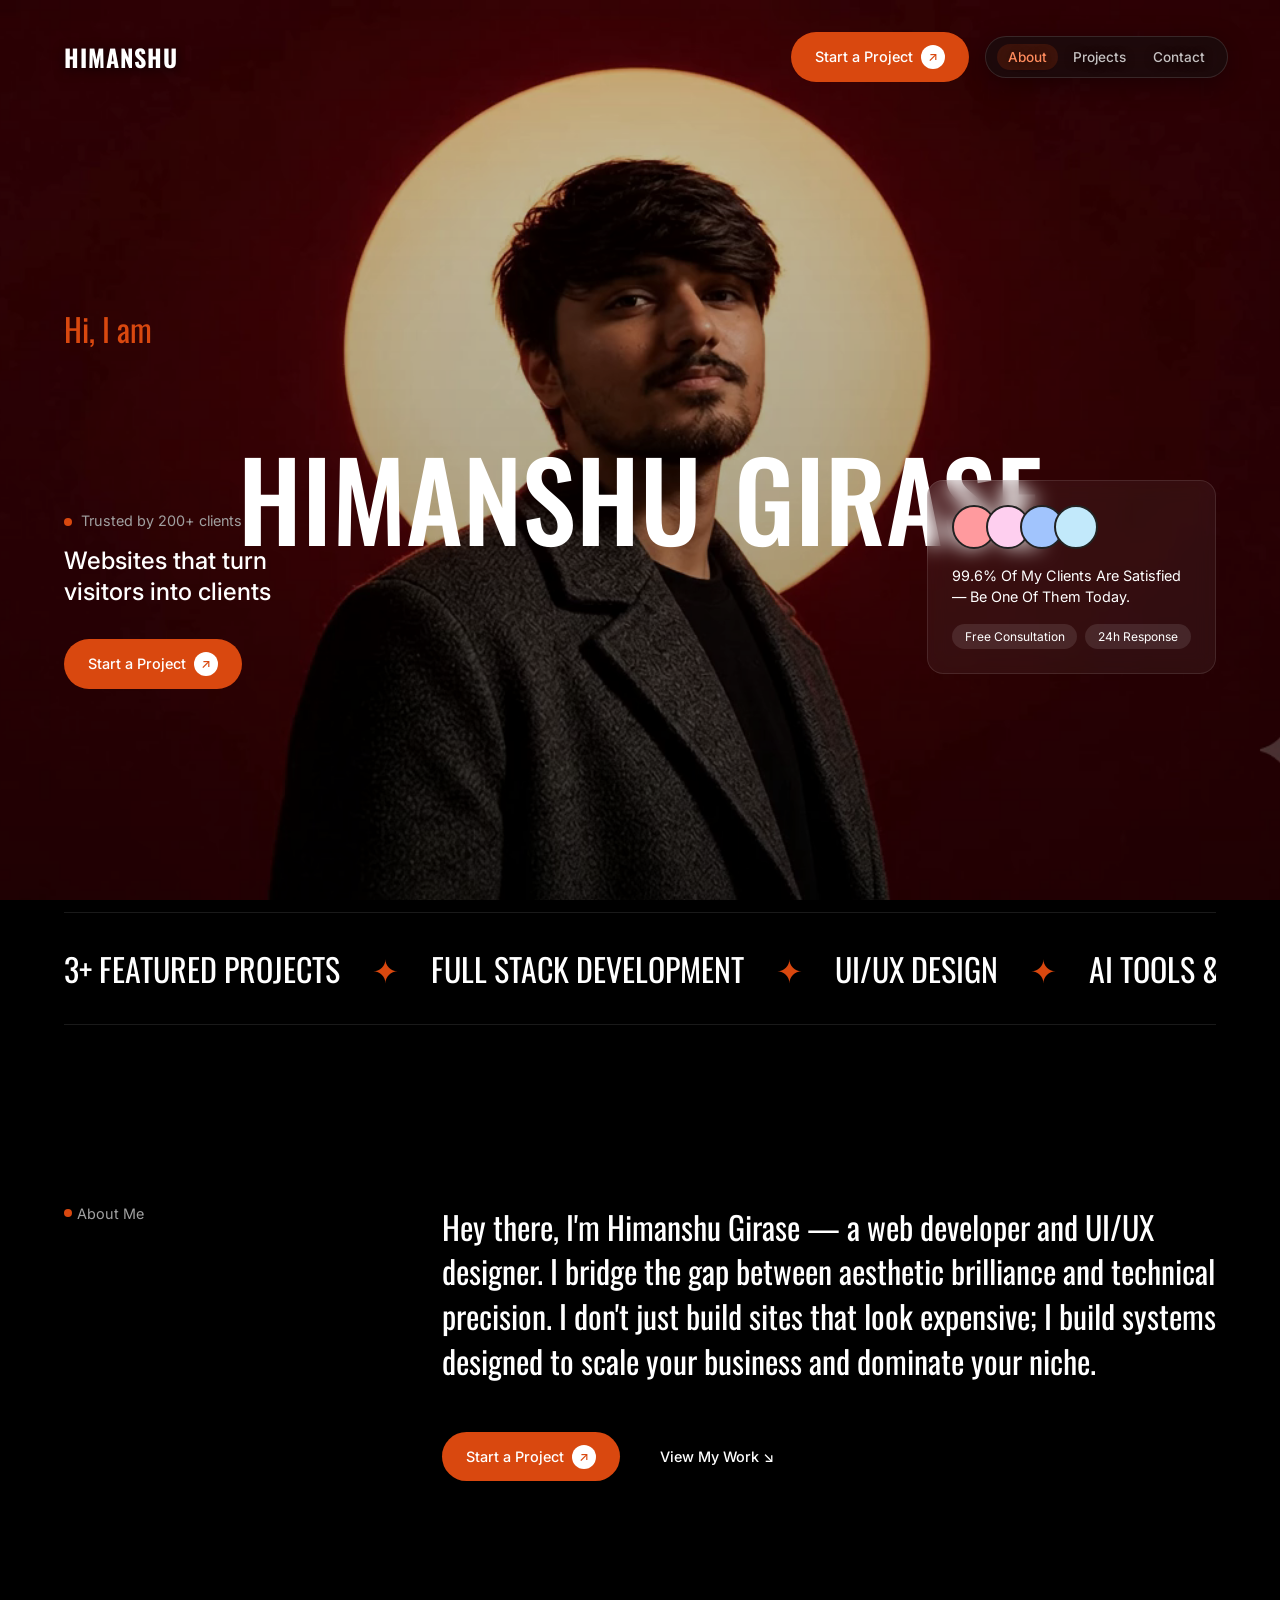
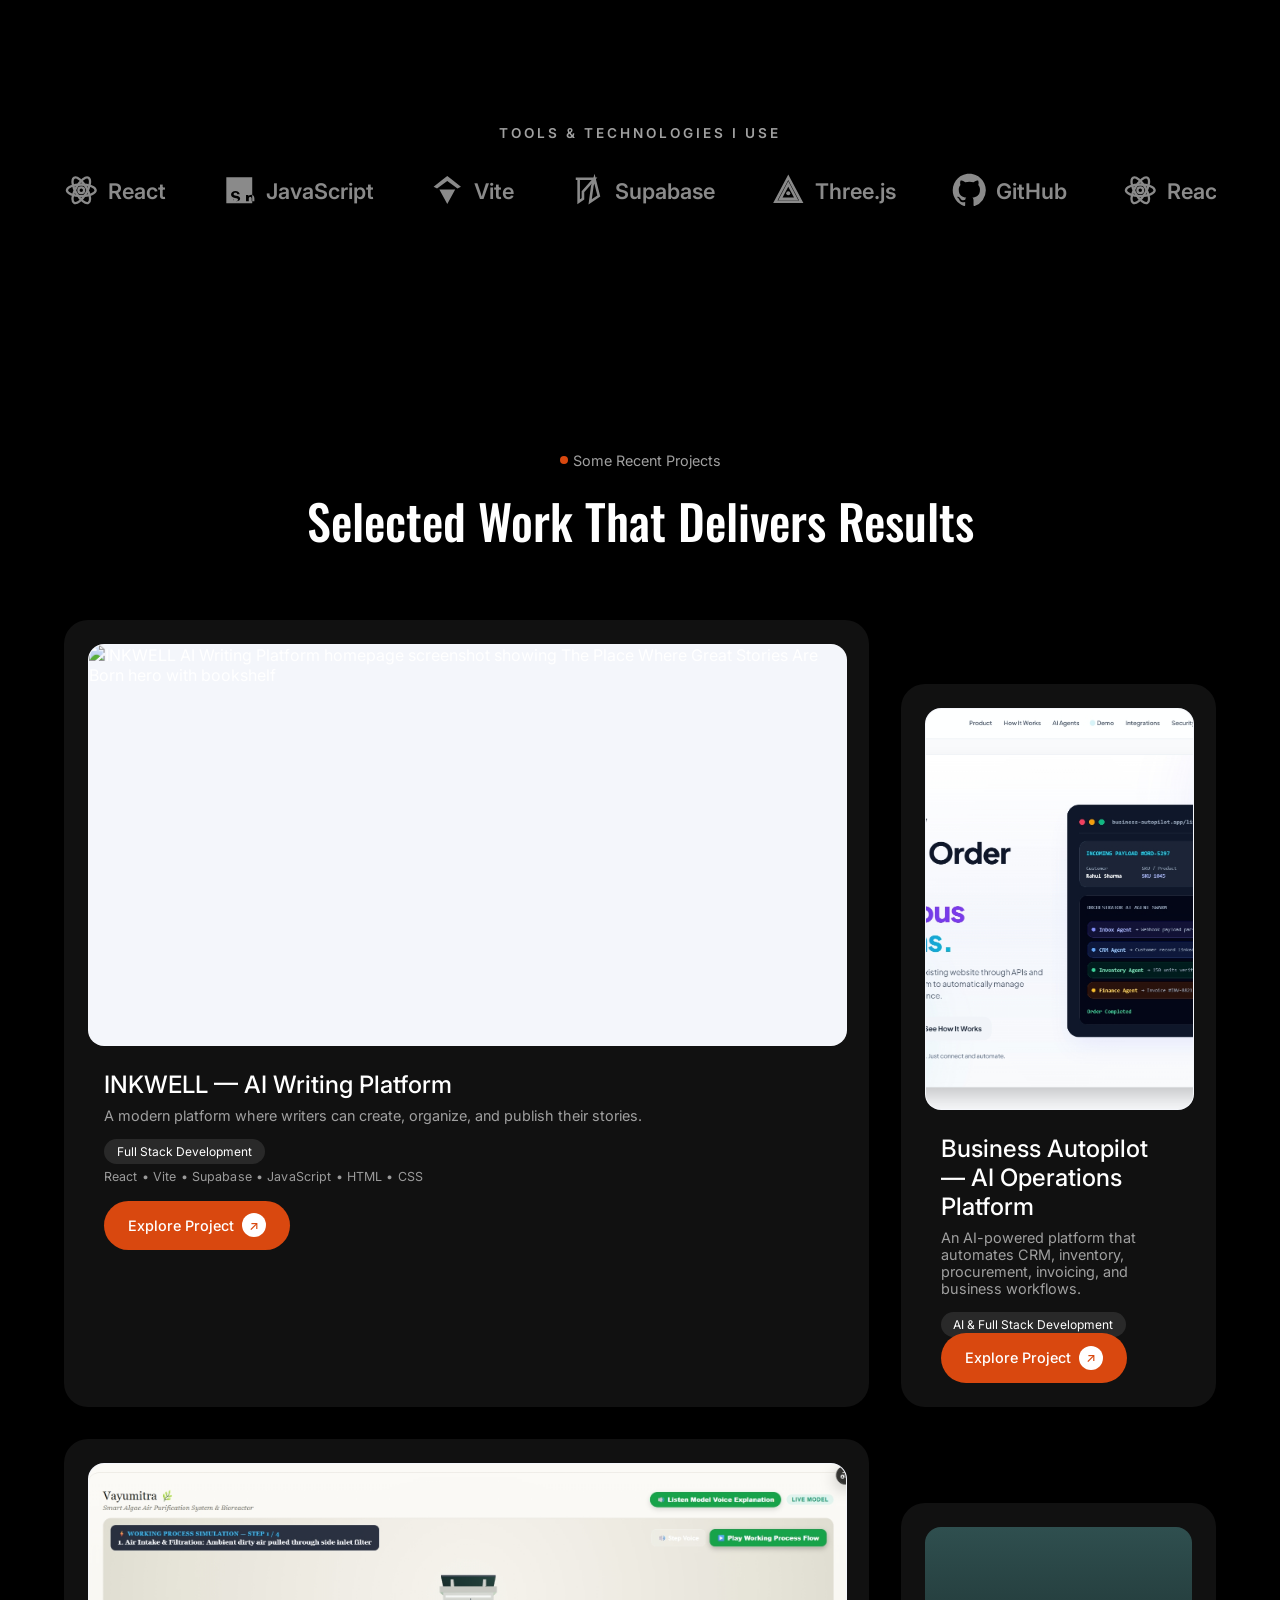
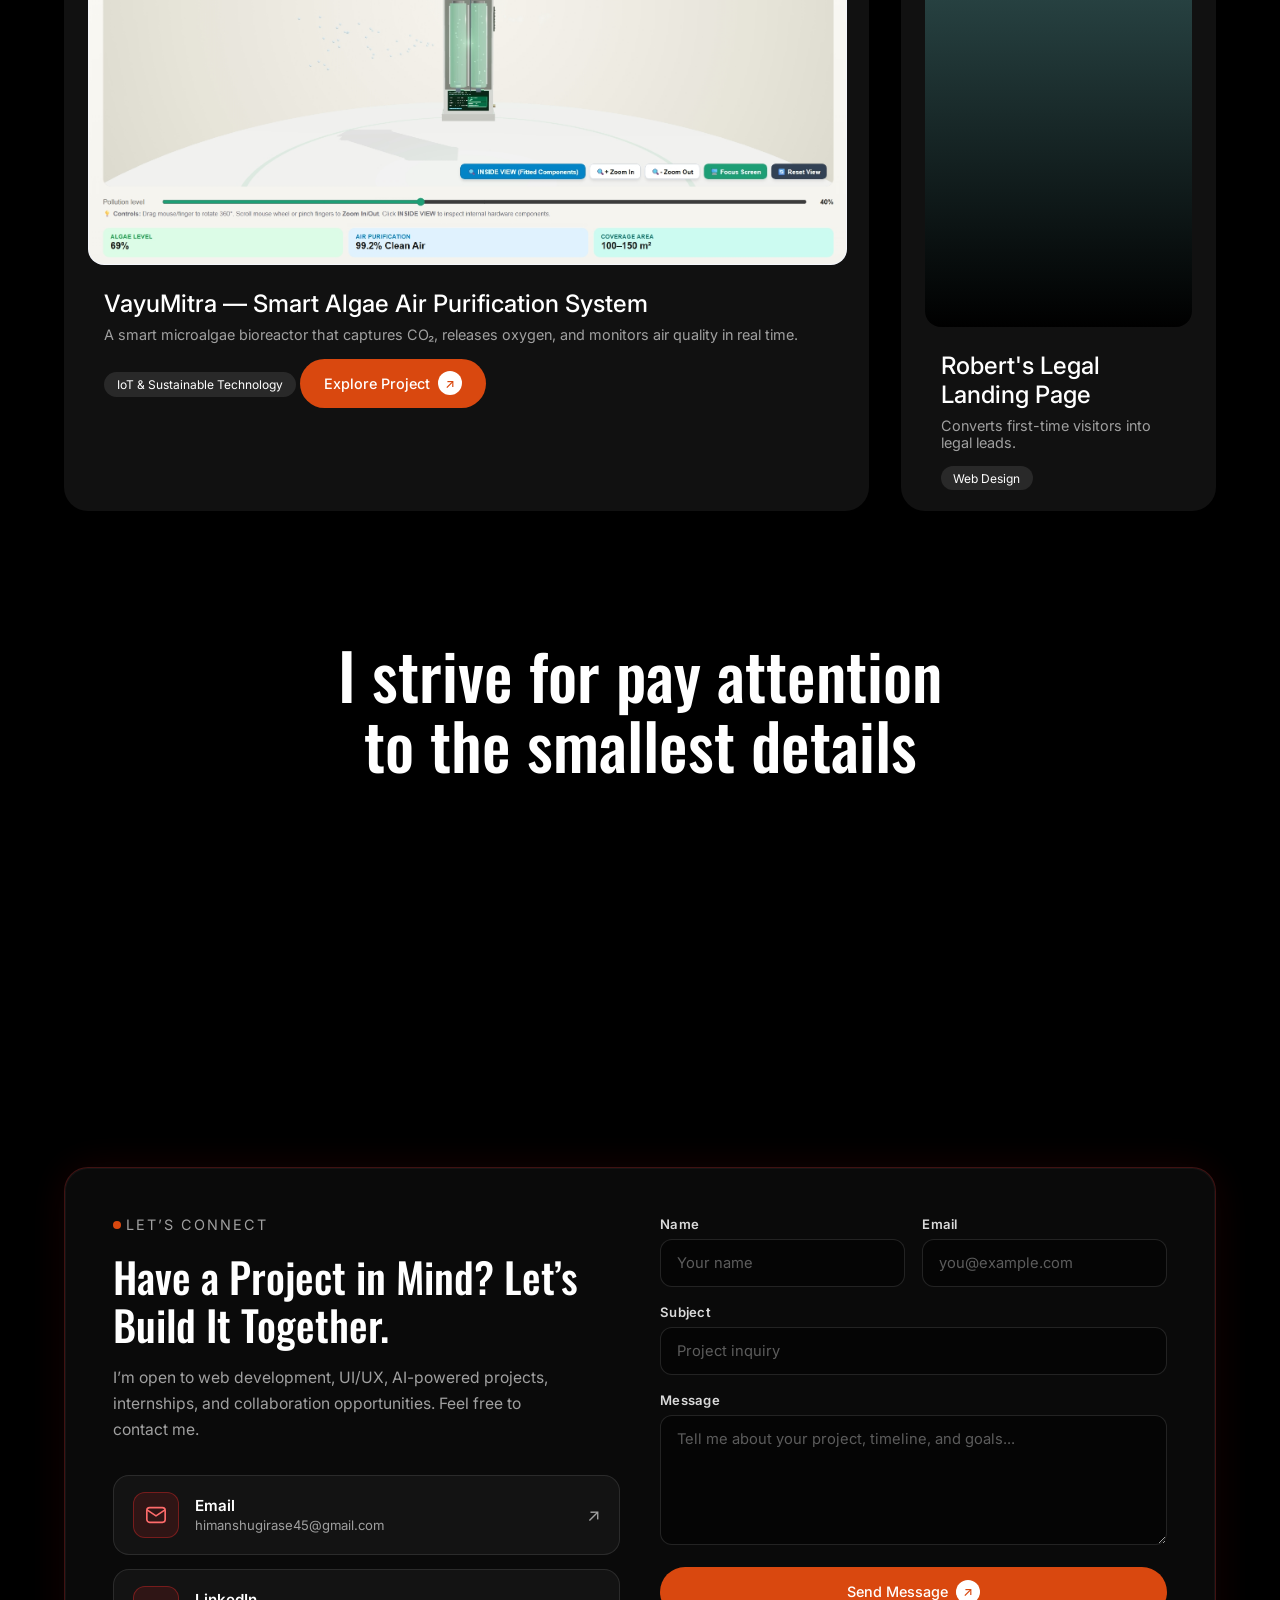
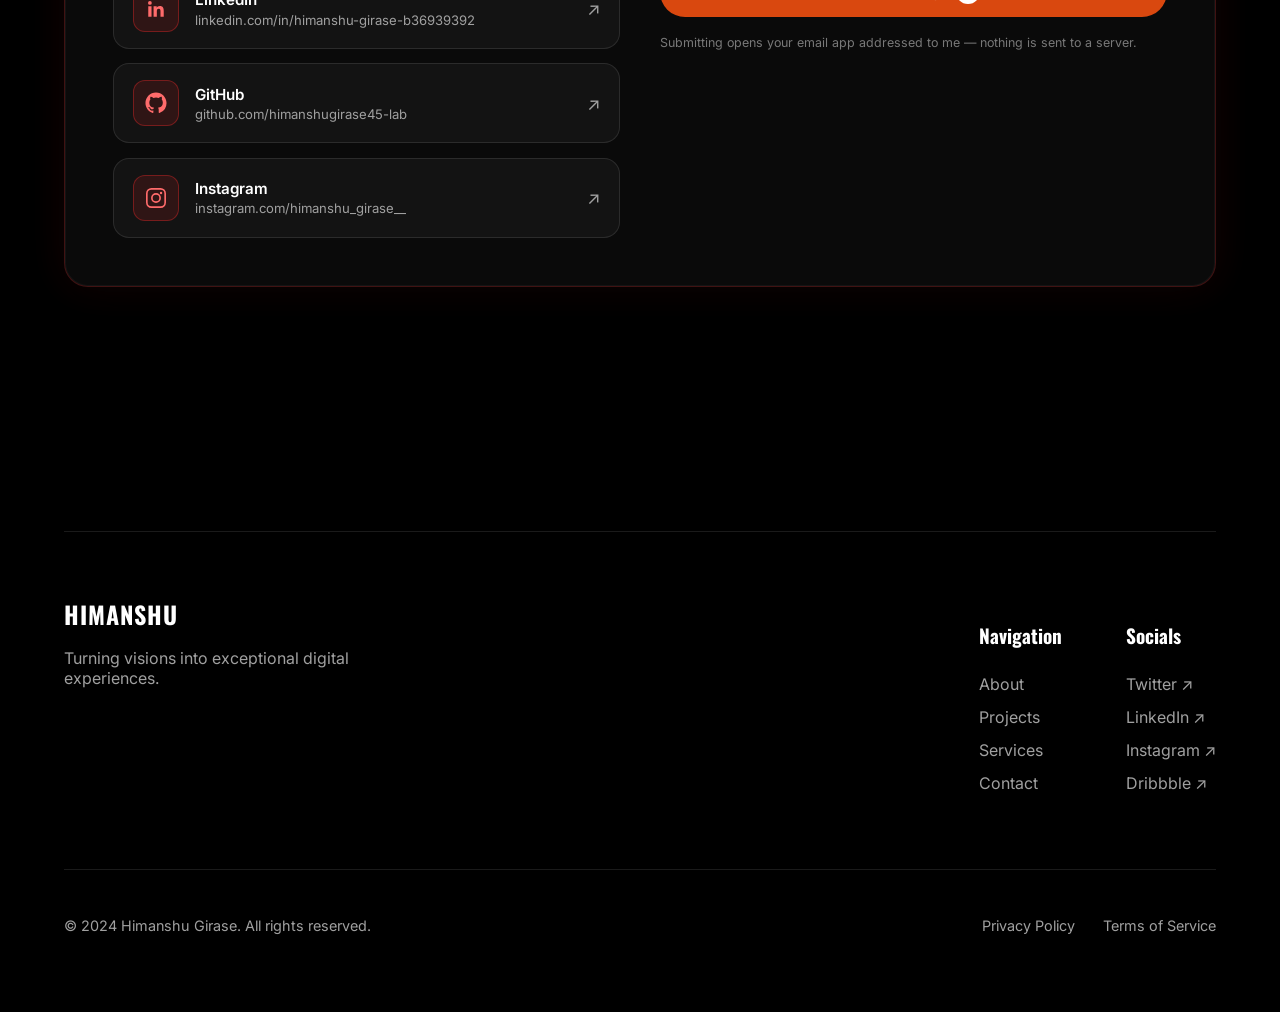
==== index.html @ 32f71230 "1" ====
<!DOCTYPE html>
<html lang="en">
<head>
    <meta charset="UTF-8">
    <meta name="viewport" content="width=device-width, initial-scale=1.0">
    <title>Himanshu's Portfolio</title>
    <link rel="preconnect" href="https://fonts.googleapis.com">
    <link rel="preconnect" href="https://fonts.gstatic.com" crossorigin>
    <link href="https://fonts.googleapis.com/css2?family=Inter:wght@400;500;600&family=Oswald:wght@400;500;700&display=swap" rel="stylesheet">
    <link rel="stylesheet" href="style.css">
</head>
<body>
    <div class="canvas-wrapper">
        <canvas id="scroll-canvas"></canvas>
    </div>
    
    <div class="content-wrapper">
        <nav class="navbar">
            <div class="logo">HIMANSHU</div>
            <div class="nav-links">
                <a href="#about" class="active">About</a>
                <a href="#projects">Projects</a>
                <a href="#contact">Contact</a>
            </div>
            <button class="hamburger" aria-label="Menu" aria-expanded="false">☰</button>
            <a href="#contact" class="btn btn-primary" aria-label="Start a project with Himanshu">Start a Project <span class="arrow">↗</span></a>
        </nav>

        <section class="hero">
            <div class="hero-left">
                <div class="hero-subtitle-top">Hi, I am</div>
                <div class="stats-box">
                    <div class="stats-box-inner">
                        <span class="dot"></span> Trusted by 200+ clients
                        <h2>Websites that turn<br>visitors into clients</h2>
                        <div class="hero-actions">
                            <a href="#contact" class="btn btn-primary" aria-label="Start a project with Himanshu">Start a Project <span class="arrow">↗</span></a>
                        </div>
                    </div>
                </div>
            </div>
            
            <div class="hero-center">
                <h1 class="hero-title">
                    <span class="title-left">Himanshu</span>
                    <div class="hero-image-placeholder"></div>
                    <span class="title-right">Girase</span>
                </h1>
            </div>

            <div class="hero-right">
                <div class="satisfaction-card">
                    <div class="avatars">
                        <div class="avatar" style="background:#ff9a9e;"></div>
                        <div class="avatar" style="background:#fecfef;"></div>
                        <div class="avatar" style="background:#a1c4fd;"></div>
                        <div class="avatar" style="background:#c2e9fb;"></div>
                    </div>
                    <p>99.6% Of My Clients Are Satisfied<br>— Be One Of Them Today.</p>
                    <div class="tags">
                        <span class="tag">Free Consultation</span>
                        <span class="tag">24h Response</span>
                    </div>
                </div>
            </div>
        </section>

        <div class="marquee">
            <div class="marquee-content">
                <span>3+ FEATURED PROJECTS</span> <span class="star">✦</span>
                <span>FULL STACK DEVELOPMENT</span> <span class="star">✦</span>
                <span>UI/UX DESIGN</span> <span class="star">✦</span>
                <span>AI TOOLS &amp; AUTOMATION</span> <span class="star">✦</span>
                <span>OPEN TO OPPORTUNITIES</span> <span class="star">✦</span>
            </div>
            <div class="marquee-content" aria-hidden="true">
                <span>3+ FEATURED PROJECTS</span> <span class="star">✦</span>
                <span>FULL STACK DEVELOPMENT</span> <span class="star">✦</span>
                <span>UI/UX DESIGN</span> <span class="star">✦</span>
                <span>AI TOOLS &amp; AUTOMATION</span> <span class="star">✦</span>
                <span>OPEN TO OPPORTUNITIES</span> <span class="star">✦</span>
            </div>
        </div>

        <section class="about" id="about">
            <div class="about-label"><span class="dot"></span> About Me</div>
            <div class="about-content">
                <p>Hey there, I'm Himanshu Girase — a web developer and UI/UX<br>designer. I bridge the gap between aesthetic brilliance and technical<br>precision. I don't just build sites that look expensive; I build systems<br>designed to scale your business and dominate your niche.</p>
                <div class="about-actions">
                    <a href="#contact" class="btn btn-primary" aria-label="Start a project with Himanshu">Start a Project <span class="arrow">↗</span></a>
                    <a href="#" class="btn btn-secondary">View My Work ↘</a>
                </div>
            </div>
        </section>

        <section class="logos" aria-label="Tools and technologies I use">
            <p class="logos-heading">Tools &amp; Technologies I Use</p>
            <div class="logos-track">
                <div class="logos-row">
                    <div class="logo-item" aria-label="React"><svg viewBox="0 0 24 24" fill="none" stroke="currentColor" stroke-width="1.6" aria-hidden="true"><circle cx="12" cy="12" r="2"/><ellipse cx="12" cy="12" rx="10" ry="4"/><ellipse cx="12" cy="12" rx="10" ry="4" transform="rotate(60 12 12)"/><ellipse cx="12" cy="12" rx="10" ry="4" transform="rotate(120 12 12)"/></svg><span>React</span></div>
                    <div class="logo-item" aria-label="JavaScript"><svg viewBox="0 0 24 24" fill="currentColor" aria-hidden="true"><path d="M3 3h18v18H3V3zm4.4 14.6c.1 1.1.9 2.1 2.7 2.1 1.5 0 2.5-.7 2.5-1.9 0-1.3-1-1.7-2.6-2l-.9-.2c-.7-.2-1-.4-1-.9 0-.5.4-.9 1.2-.9.7 0 1.2.3 1.3 1h1.7c-.1-1.4-1.2-2.3-3-2.3-1.7 0-2.9.9-3 2.3-.1 1.5.8 2.2 2.7 2.6l.9.2c.9.2 1.2.5 1.2 1 0 .6-.5 1-1.4 1-1 0-1.5-.5-1.6-1.2H7.4zm9.3 2.1h1.9v-1.8c0-.8.3-1.2 1-1.2.6 0 1 .4 1 1.2v1.8h1.9v-2c0-1.7-.9-2.6-2.2-2.6-1 0-1.6.5-1.9 1.1v-1H16.7v5.5z"/></svg><span>JavaScript</span></div>
                    <div class="logo-item" aria-label="Vite"><svg viewBox="0 0 24 24" fill="currentColor" aria-hidden="true"><path d="M12 2 2.5 9.5l2.4 1.3L12 5.6l7.1 5.2 2.4-1.3L12 2zm-5.5 9.5h11L12 21.5 6.5 11.5z"/></svg><span>Vite</span></div>
                    <div class="logo-item" aria-label="Supabase"><svg viewBox="0 0 24 24" fill="none" stroke="currentColor" stroke-width="1.8" aria-hidden="true"><path d="M4 4h13l-8 9v5l-3 2V4z"/><path d="M17 4l3 12-6 4 1.5-11L17 4z"/></svg><span>Supabase</span></div>
                    <div class="logo-item" aria-label="Three.js"><svg viewBox="0 0 24 24" fill="none" stroke="currentColor" stroke-width="1.8" aria-hidden="true"><path d="M12 3 3 20h18L12 3zm0 4.5L17.5 18h-11L12 7.5z"/><circle cx="12" cy="14" r="1.4" fill="currentColor" stroke="none"/></svg><span>Three.js</span></div>
                    <div class="logo-item" aria-label="GitHub"><svg viewBox="0 0 24 24" fill="currentColor" aria-hidden="true"><path d="M12 .5C5.65.5.5 5.65.5 12c0 5.08 3.29 9.39 7.86 10.91.58.11.79-.25.79-.55v-2.15c-3.2.7-3.87-1.36-3.87-1.36-.52-1.33-1.28-1.68-1.28-1.68-1.04-.71.08-.7.08-.7 1.15.08 1.76 1.19 1.76 1.19 1.03 1.76 2.7 1.25 3.36.96.1-.75.4-1.25.72-1.54-2.55-.29-5.23-1.28-5.23-5.68 0-1.26.45-2.28 1.19-3.09-.12-.29-.52-1.46.11-3.05 0 0 .97-.31 3.18 1.18a11.1 11.1 0 0 1 5.8 0c2.2-1.49 3.17-1.18 3.17-1.18.63 1.59.23 2.76.11 3.05.74.81 1.19 1.83 1.19 3.09 0 4.41-2.69 5.38-5.25 5.67.41.35.77 1.05.77 2.12v3.15c0 .3.2.67.8.55A11.51 11.51 0 0 0 23.5 12C23.5 5.65 18.35.5 12 .5z"/></svg><span>GitHub</span></div>
                </div>
                <div class="logos-row" aria-hidden="true">
                    <div class="logo-item"><svg viewBox="0 0 24 24" fill="none" stroke="currentColor" stroke-width="1.6" aria-hidden="true"><circle cx="12" cy="12" r="2"/><ellipse cx="12" cy="12" rx="10" ry="4"/><ellipse cx="12" cy="12" rx="10" ry="4" transform="rotate(60 12 12)"/><ellipse cx="12" cy="12" rx="10" ry="4" transform="rotate(120 12 12)"/></svg><span>React</span></div>
                    <div class="logo-item"><svg viewBox="0 0 24 24" fill="currentColor" aria-hidden="true"><path d="M3 3h18v18H3V3zm4.4 14.6c.1 1.1.9 2.1 2.7 2.1 1.5 0 2.5-.7 2.5-1.9 0-1.3-1-1.7-2.6-2l-.9-.2c-.7-.2-1-.4-1-.9 0-.5.4-.9 1.2-.9.7 0 1.2.3 1.3 1h1.7c-.1-1.4-1.2-2.3-3-2.3-1.7 0-2.9.9-3 2.3-.1 1.5.8 2.2 2.7 2.6l.9.2c.9.2 1.2.5 1.2 1 0 .6-.5 1-1.4 1-1 0-1.5-.5-1.6-1.2H7.4zm9.3 2.1h1.9v-1.8c0-.8.3-1.2 1-1.2.6 0 1 .4 1 1.2v1.8h1.9v-2c0-1.7-.9-2.6-2.2-2.6-1 0-1.6.5-1.9 1.1v-1H16.7v5.5z"/></svg><span>JavaScript</span></div>
                    <div class="logo-item"><svg viewBox="0 0 24 24" fill="currentColor" aria-hidden="true"><path d="M12 2 2.5 9.5l2.4 1.3L12 5.6l7.1 5.2 2.4-1.3L12 2zm-5.5 9.5h11L12 21.5 6.5 11.5z"/></svg><span>Vite</span></div>
                    <div class="logo-item"><svg viewBox="0 0 24 24" fill="none" stroke="currentColor" stroke-width="1.8" aria-hidden="true"><path d="M4 4h13l-8 9v5l-3 2V4z"/><path d="M17 4l3 12-6 4 1.5-11L17 4z"/></svg><span>Supabase</span></div>
                    <div class="logo-item"><svg viewBox="0 0 24 24" fill="none" stroke="currentColor" stroke-width="1.8" aria-hidden="true"><path d="M12 3 3 20h18L12 3zm0 4.5L17.5 18h-11L12 7.5z"/><circle cx="12" cy="14" r="1.4" fill="currentColor" stroke="none"/></svg><span>Three.js</span></div>
                    <div class="logo-item"><svg viewBox="0 0 24 24" fill="currentColor" aria-hidden="true"><path d="M12 .5C5.65.5.5 5.65.5 12c0 5.08 3.29 9.39 7.86 10.91.58.11.79-.25.79-.55v-2.15c-3.2.7-3.87-1.36-3.87-1.36-.52-1.33-1.28-1.68-1.28-1.68-1.04-.71.08-.7.08-.7 1.15.08 1.76 1.19 1.76 1.19 1.03 1.76 2.7 1.25 3.36.96.1-.75.4-1.25.72-1.54-2.55-.29-5.23-1.28-5.23-5.68 0-1.26.45-2.28 1.19-3.09-.12-.29-.52-1.46.11-3.05 0 0 .97-.31 3.18 1.18a11.1 11.1 0 0 1 5.8 0c2.2-1.49 3.17-1.18 3.17-1.18.63 1.59.23 2.76.11 3.05.74.81 1.19 1.83 1.19 3.09 0 4.41-2.69 5.38-5.25 5.67.41.35.77 1.05.77 2.12v3.15c0 .3.2.67.8.55A11.51 11.51 0 0 0 23.5 12C23.5 5.65 18.35.5 12 .5z"/></svg><span>GitHub</span></div>
                </div>
            </div>
        </section>

        <section class="projects" id="projects">
            <div class="projects-header">
                <div class="projects-label"><span class="dot" style="background:#d9480f"></span> Some Recent Projects</div>
                <h2>Selected Work That Delivers Results</h2>
            </div>
            
            <div class="projects-grid">
                <a class="project-card project-card-link" href="https://in-kwellai.vercel.app/" target="_blank" rel="noopener noreferrer" aria-label="INKWELL — AI Writing Platform: A modern platform where writers can create, organize, and publish their stories. Opens live site in a new tab.">
                    <div class="project-image project-image--cover">
                        <img src="assets/inkwell-thumbnail.png" alt="INKWELL AI Writing Platform homepage screenshot showing The Place Where Great Stories Are Born hero with bookshelf" width="1892" height="1003" loading="lazy" decoding="async">
                    </div>
                    <div class="project-info">
                        <h3>INKWELL — AI Writing Platform</h3>
                        <p>A modern platform where writers can create, organize, and publish their stories.</p>
                        <span class="tag">Full Stack Development</span>
                        <span class="project-tech">React &bull; Vite &bull; Supabase &bull; JavaScript &bull; HTML &bull; CSS</span>
                        <span class="btn btn-primary project-btn" aria-hidden="true">Explore Project <span class="arrow">&nearr;</span></span>
                    </div>
                </a>
                
                <a class="project-card project-card-link mt-down" href="https://ai-automate-business.vercel.app/" target="_blank" rel="noopener noreferrer" aria-label="Open Business Autopilot live project">
                    <div class="project-image project-image--cover">
                        <img src="assets/business-autopilot-thumbnail.png" alt="Business Autopilot AI Operations Platform homepage screenshot showing autonomous operations dashboard" width="1887" height="1027" loading="lazy" decoding="async">
                    </div>
                    <div class="project-info">
                        <h3>Business Autopilot — AI Operations Platform</h3>
                        <p>An AI-powered platform that automates CRM, inventory, procurement, invoicing, and business workflows.</p>
                        <span class="tag">AI & Full Stack Development</span>
                        <span class="btn btn-primary project-btn" aria-hidden="true">Explore Project <span class="arrow">&nearr;</span></span>
                    </div>
                </a>
                
                <a class="project-card project-card-link" href="https://carbon-reducing-machine-virtual-mod.vercel.app/" target="_blank" rel="noopener noreferrer" aria-label="Open VayuMitra live project">
                    <div class="project-image project-image--cover project-image--center">
                        <img src="vayumitr.jpeg" alt="VayuMitra smart microalgae air purification system with VayuMitra application interface" width="1859" height="969" loading="lazy" decoding="async">
                    </div>
                    <div class="project-info">
                        <h3>VayuMitra — Smart Algae Air Purification System</h3>
                        <p>A smart microalgae bioreactor that captures CO₂, releases oxygen, and monitors air quality in real time.</p>
                        <span class="tag">IoT &amp; Sustainable Technology</span>
                        <span class="btn btn-primary project-btn" aria-hidden="true">Explore Project <span class="arrow">&nearr;</span></span>
                    </div>
                </a>
                
                <div class="project-card mt-down">
                    <div class="project-image" style="background: linear-gradient(to bottom, #2f4f4f, #000000);"></div>
                    <div class="project-info">
                        <h3>Robert's Legal Landing Page</h3>
                        <p>Converts first-time visitors into legal leads.</p>
                        <span class="tag">Web Design</span>
                    </div>
                </div>
            </div>
            
            <div class="bottom-footer">
                <h2>I strive for pay attention<br>to the smallest details</h2>
            </div>
        </section>

        <!-- All contact details are now live. -->
        <section class="contact" id="contact">
            <div class="contact-shell">
                <div class="contact-info">
                    <div class="contact-label"><span class="dot"></span> Let&rsquo;s Connect</div>
                    <h2>Have a Project in Mind? Let&rsquo;s Build It Together.</h2>
                    <p class="contact-desc">I&rsquo;m open to web development, UI/UX, AI-powered projects, internships, and collaboration opportunities. Feel free to contact me.</p>
                    <div class="contact-cards">
                        <a class="contact-card" href="mailto:himanshugirase45@gmail.com" aria-label="Email Himanshu Girase">
                            <span class="contact-icon" aria-hidden="true"><svg viewBox="0 0 24 24" fill="none" stroke="currentColor" stroke-width="1.8" stroke-linecap="round" stroke-linejoin="round"><rect x="2" y="4" width="20" height="16" rx="3"/><path d="m3 7 9 6 9-6"/></svg></span>
                            <span class="contact-card-text"><span class="contact-card-title">Email</span><span class="contact-card-value">himanshugirase45@gmail.com</span></span>
                            <span class="contact-card-goto" aria-hidden="true">&nearr;</span>
                        </a>
                        <a class="contact-card" href="https://www.linkedin.com/in/himanshu-girase-b36939392/" target="_blank" rel="noopener noreferrer" aria-label="Open LinkedIn profile in a new tab">
                            <span class="contact-icon" aria-hidden="true"><svg viewBox="0 0 24 24" fill="currentColor"><path d="M20.45 20.45h-3.55v-5.57c0-1.33-.03-3.04-1.85-3.04-1.86 0-2.14 1.45-2.14 2.94v5.67H9.35V9h3.41v1.56h.05c.47-.9 1.63-1.85 3.36-1.85 3.6 0 4.27 2.37 4.27 5.46v6.28zM5.34 7.43a2.06 2.06 0 1 1 0-4.12 2.06 2.06 0 0 1 0 4.12zM7.12 20.45H3.56V9h3.56v11.45z"/></svg></span>
                            <span class="contact-card-text"><span class="contact-card-title">LinkedIn</span><span class="contact-card-value">linkedin.com/in/himanshu-girase-b36939392</span></span>
                            <span class="contact-card-goto" aria-hidden="true">&nearr;</span>
                        </a>
                        <a class="contact-card" href="https://github.com/himanshugirase45-lab" target="_blank" rel="noopener noreferrer" aria-label="Open GitHub profile in a new tab">
                            <span class="contact-icon" aria-hidden="true"><svg viewBox="0 0 24 24" fill="currentColor"><path d="M12 .5C5.65.5.5 5.65.5 12c0 5.08 3.29 9.39 7.86 10.91.58.11.79-.25.79-.55v-2.15c-3.2.7-3.87-1.36-3.87-1.36-.52-1.33-1.28-1.68-1.28-1.68-1.04-.71.08-.7.08-.7 1.15.08 1.76 1.19 1.76 1.19 1.03 1.76 2.7 1.25 3.36.96.1-.75.4-1.25.72-1.54-2.55-.29-5.23-1.28-5.23-5.68 0-1.26.45-2.28 1.19-3.09-.12-.29-.52-1.46.11-3.05 0 0 .97-.31 3.18 1.18a11.1 11.1 0 0 1 5.8 0c2.2-1.49 3.17-1.18 3.17-1.18.63 1.59.23 2.76.11 3.05.74.81 1.19 1.83 1.19 3.09 0 4.41-2.69 5.38-5.25 5.67.41.35.77 1.05.77 2.12v3.15c0 .3.2.67.8.55A11.51 11.51 0 0 0 23.5 12C23.5 5.65 18.35.5 12 .5z"/></svg></span>
                            <span class="contact-card-text"><span class="contact-card-title">GitHub</span><span class="contact-card-value">github.com/himanshugirase45-lab</span></span>
                            <span class="contact-card-goto" aria-hidden="true">&nearr;</span>
                        </a>
                        <a class="contact-card" href="https://www.instagram.com/himanshu_girase__?stkn=cWJhYno1ZGM3OGE4" target="_blank" rel="noopener noreferrer" aria-label="Open Himanshu Girase Instagram profile">
                            <span class="contact-icon" aria-hidden="true"><svg viewBox="0 0 24 24" fill="none" stroke="currentColor" stroke-width="1.8" stroke-linecap="round" stroke-linejoin="round"><rect x="2" y="2" width="20" height="20" rx="5"/><circle cx="12" cy="12" r="4.5"/><circle cx="17.5" cy="6.5" r="1.3" fill="currentColor" stroke="none"/></svg></span>
                            <span class="contact-card-text"><span class="contact-card-title">Instagram</span><span class="contact-card-value">instagram.com/himanshu_girase__</span></span>
                            <span class="contact-card-goto" aria-hidden="true">&nearr;</span>
                        </a>
                    </div>
                </div>
                <form class="contact-form" id="contact-form" data-contact-email="himanshugirase45@gmail.com" novalidate>
                    <div class="form-row">
                        <div class="form-field">
                            <label for="contact-name">Name</label>
                            <input type="text" id="contact-name" name="name" placeholder="Your name" autocomplete="name" required>
                        </div>
                        <div class="form-field">
                            <label for="contact-email">Email</label>
                            <input type="email" id="contact-email" name="email" placeholder="you@example.com" autocomplete="email" required>
                        </div>
                    </div>
                    <div class="form-field">
                        <label for="contact-subject">Subject</label>
                        <input type="text" id="contact-subject" name="subject" placeholder="Project inquiry" autocomplete="off" required>
                    </div>
                    <div class="form-field">
                        <label for="contact-message">Message</label>
                        <textarea id="contact-message" name="message" rows="5" placeholder="Tell me about your project, timeline, and goals..." required></textarea>
                    </div>
                    <button type="submit" class="btn btn-primary contact-submit">Send Message <span class="arrow">&nearr;</span></button>
                    <p class="contact-form-note">Submitting opens your email app addressed to me &mdash; nothing is sent to a server.</p>
                </form>
            </div>
        </section>

        <footer class="site-footer">
            <div class="footer-top">
                <div class="footer-brand">
                    <div class="logo">HIMANSHU</div>
                    <p>Turning visions into exceptional digital experiences.</p>
                </div>
                <div class="footer-links">
                    <div class="link-group">
                        <h4>Navigation</h4>
                        <a href="#about">About</a>
                        <a href="#projects">Projects</a>
                        <a href="#">Services</a>
                        <a href="#contact">Contact</a>
                    </div>
                    <div class="link-group">
                        <h4>Socials</h4>
                        <a href="#">Twitter ↗</a>
                        <a href="#">LinkedIn ↗</a>
                        <a href="#">Instagram ↗</a>
                        <a href="#">Dribbble ↗</a>
                    </div>
                </div>
            </div>
            <div class="footer-bottom">
                <p>&copy; 2024 Himanshu Girase. All rights reserved.</p>
                <div class="footer-legal">
                    <a href="#">Privacy Policy</a>
                    <a href="#">Terms of Service</a>
                </div>
            </div>
        </footer>
    </div>
    <script src="script.js"></script>
</body>
</html>
---- style.css ----
:root {
    --primary-color: #d9480f; /* Orange accent */
    --text-light: #ffffff;
    --text-gray: #a0a0a0;
    --bg-dark: #000000;
    --font-heading: 'Oswald', sans-serif;
    --font-body: 'Inter', sans-serif;
}

body, html {
    margin: 0;
    padding: 0;
    width: 100%;
    background-color: var(--bg-dark);
    font-family: var(--font-body);
    color: var(--text-light);
    scroll-behavior: smooth;
    overflow-x: hidden;
}

/* Canvas Animation Background */
.canvas-wrapper {
    position: fixed;
    top: 0;
    left: 0;
    width: 100vw;
    height: 100vh;
    z-index: 0;
}

canvas {
    width: 100vw;
    height: 100vh;
    object-fit: cover;
}

/* Content Wrapper */
.content-wrapper {
    position: relative;
    z-index: 1;
    width: 100%;
    min-height: 500vh; /* Reverted to 500vh to remove empty space */
    background: linear-gradient(to bottom, rgba(0,0,0,0.2) 0%, rgba(0,0,0,0.8) 50%, rgba(0,0,0,1) 100%);
    padding: 2rem 5%;
    box-sizing: border-box;
    display: flex;
    flex-direction: column;
    gap: 100px;
}

/* Buttons */
.btn {
    display: inline-flex;
    align-items: center;
    gap: 0.5rem;
    padding: 0.8rem 1.5rem;
    border-radius: 50px;
    text-decoration: none;
    font-weight: 500;
    font-size: 0.9rem;
    transition: all 0.3s ease;
    cursor: pointer;
}

.btn-primary {
    background-color: var(--primary-color);
    color: white;
}

.btn-primary:hover {
    background-color: #f76707;
}

.btn-secondary {
    background-color: transparent;
    color: white;
}

.btn-secondary:hover {
    color: var(--primary-color);
}

.arrow {
    background: white;
    color: var(--primary-color);
    width: 24px;
    height: 24px;
    border-radius: 50%;
    display: flex;
    align-items: center;
    justify-content: center;
    font-size: 0.8rem;
}

/* Navbar */
.navbar {
    display: flex;
    align-items: center;
    gap: 1rem;
    padding: 0;
    margin-right: 0;
    position: sticky;
    top: 28px;
    z-index: 100;
}

.navbar .logo {
    order: 0;
}

.navbar .btn {
    order: 1;
    margin-left: auto;
}

.logo {
    font-family: var(--font-heading);
    font-size: 1.5rem;
    font-weight: 700;
    letter-spacing: 1px;
    text-shadow: 0 2px 12px rgba(0,0,0,0.8);
    position: relative;
    z-index: 101;
}

.nav-links {
    order: 2;
    left: auto;
    transform: none;
    display: flex;
    align-items: center;
    gap: 0.25rem;
    background: rgba(16, 16, 18, 0.6);
    padding: 0.45rem 0.7rem;
    margin-right: calc(52px - 5vw);
    border-radius: 999px;
    border: 1px solid rgba(255, 255, 255, 0.12);
    box-shadow: 0 6px 24px rgba(0, 0, 0, 0.35);
    backdrop-filter: blur(14px) saturate(130%);
    -webkit-backdrop-filter: blur(14px) saturate(130%);
    isolation: isolate;
    width: max-content;
    max-width: calc(100vw - 24px);
}

.nav-links a {
    color: rgba(255, 255, 255, 0.75);
    text-decoration: none;
    font-size: 0.85rem;
    font-weight: 500;
    white-space: nowrap;
    padding: 0.3rem 0.7rem;
    border-radius: 999px;
    text-shadow: 0 1px 8px rgba(0,0,0,0.6);
    transition: color 0.25s ease, background-color 0.25s ease;
}

.nav-links a:hover {
    color: #fff;
    background-color: rgba(255, 255, 255, 0.06);
}

.nav-links a.active {
    color: #ff8a5c;
    background-color: rgba(217, 72, 15, 0.16);
}

.nav-links a:focus-visible {
    outline: 2px solid #ff2d2d;
    outline-offset: 2px;
}

/* Hero Section */
.hero {
    display: flex;
    justify-content: space-between;
    align-items: center;
    min-height: 70vh;
    position: relative;
}

.hero-left, .hero-right {
    flex: 1;
    z-index: 2;
    position: relative;
}

.hero-center {
    position: absolute;
    top: 50%;
    left: 50%;
    transform: translate(-50%, -50%);
    width: 100%;
    text-align: center;
    z-index: 1;
}

.hero-title {
    font-family: var(--font-heading);
    font-size: 8.5vw;
    font-weight: 500;
    margin: 0;
    display: flex;
    align-items: center;
    justify-content: center;
    gap: 1rem;
    text-transform: uppercase;
    line-height: 1;
}

.hero-subtitle-top {
    font-family: var(--font-heading);
    font-size: 2rem;
    color: var(--primary-color);
    margin-bottom: 2rem;
}

.stats-box {
    margin-top: 10rem;
}

.stats-box-inner {
    font-size: 0.9rem;
    color: var(--text-gray);
}

.dot {
    display: inline-block;
    width: 8px;
    height: 8px;
    background-color: var(--primary-color);
    border-radius: 50%;
    margin-right: 5px;
}

.stats-box-inner h2 {
    color: white;
    font-size: 1.5rem;
    font-weight: 500;
    margin: 1rem 0;
    line-height: 1.3;
}

.hero-actions {
    display: flex;
    align-items: center;
    gap: 1rem;
    margin-top: 2rem;
}

.satisfaction-card {
    background: rgba(255, 255, 255, 0.05);
    border: 1px solid rgba(255, 255, 255, 0.1);
    padding: 1.5rem;
    border-radius: 16px;
    backdrop-filter: blur(10px);
    max-width: 300px;
    float: right;
    margin-top: 10rem;
}

.avatars {
    display: flex;
    margin-bottom: 1rem;
}

.avatar {
    width: 40px;
    height: 40px;
    border-radius: 50%;
    border: 2px solid #222;
    margin-right: -10px;
}

.satisfaction-card p {
    font-size: 0.9rem;
    line-height: 1.5;
    margin-bottom: 1rem;
}

.tags {
    display: flex;
    gap: 0.5rem;
}

.tag {
    background: rgba(255, 255, 255, 0.1);
    padding: 0.3rem 0.8rem;
    border-radius: 50px;
    font-size: 0.75rem;
}

/* Marquee */
.marquee {
    display: flex;
    overflow: hidden;
    white-space: nowrap;
    padding: 2rem 0;
    border-top: 1px solid rgba(255,255,255,0.1);
    border-bottom: 1px solid rgba(255,255,255,0.1);
}

.marquee-content {
    display: inline-flex;
    align-items: center;
    gap: 2rem;
    animation: marquee 20s linear infinite;
    font-family: var(--font-heading);
    font-size: 2rem;
    padding-right: 2rem;
}

.star {
    color: var(--primary-color);
}

@keyframes marquee {
    0% { transform: translateX(0); }
    100% { transform: translateX(-100%); }
}

@media (prefers-reduced-motion: reduce) {
    .marquee-content {
        animation: none;
    }
}

/* About Section */
.about {
    scroll-margin-top: 110px;
    display: flex;
    justify-content: space-between;
    align-items: flex-start;
    padding: 5rem 0;
}

.about-label {
    font-size: 0.9rem;
    color: var(--text-gray);
    display: flex;
    align-items: center;
}

.about-content p {
    font-family: var(--font-heading);
    font-size: 2rem;
    line-height: 1.4;
    margin-top: 0;
    max-width: 800px;
    font-weight: 400;
}

.about-actions {
    display: flex;
    gap: 1rem;
    margin-top: 3rem;
}

/* Logos Section */
.logos {
    display: flex;
    flex-direction: column;
    align-items: center;
    gap: 2rem;
    padding: 4rem 0;
    overflow: hidden;
}

.logos-heading {
    margin: 0;
    font-size: 0.85rem;
    font-weight: 600;
    letter-spacing: 0.22em;
    text-transform: uppercase;
    color: var(--text-gray);
}

.logos-track {
    display: flex;
    width: max-content;
    max-width: 100%;
    animation: logos-scroll 28s linear infinite;
}

.logos-row {
    display: flex;
    align-items: center;
    gap: 3.5rem;
    padding-right: 3.5rem;
}

.logo-item {
    display: inline-flex;
    align-items: center;
    gap: 0.6rem;
    font-size: 1.35rem;
    font-weight: 600;
    color: #8a8a8a;
    white-space: nowrap;
    transition: color 0.3s ease, transform 0.3s ease, filter 0.3s ease;
}

.logo-item svg {
    width: 1.6em;
    height: 1.6em;
    flex: none;
}

.logo-item:hover {
    color: #fff;
    filter: brightness(1.25) drop-shadow(0 0 10px rgba(255, 45, 45, 0.55));
    transform: translateY(-4px);
}

@keyframes logos-scroll {
    0% { transform: translateX(0); }
    100% { transform: translateX(-50%); }
}

@media (prefers-reduced-motion: reduce) {
    .logos-track {
        animation: none;
    }
}

/* Projects Section */
.projects {
    scroll-margin-top: 110px;
    padding: 5rem 0;
}

.projects-header {
    text-align: center;
    margin-bottom: 4rem;
}

.projects-label {
    font-size: 0.9rem;
    color: var(--text-gray);
    margin-bottom: 1rem;
    display: flex;
    align-items: center;
    justify-content: center;
}

.projects-header h2 {
    font-family: var(--font-heading);
    font-size: 3rem;
    margin: 0;
    font-weight: 500;
}

.projects-grid {
    display: grid;
    grid-template-columns: 1fr 1fr;
    gap: 2rem;
}

.project-card {
    background: #111;
    border-radius: 24px;
    padding: 1.5rem;
    display: flex;
    flex-direction: column;
    gap: 1.5rem;
}

.mt-down {
    margin-top: 4rem;
}

/* Linked project card: clickable card + CTA + thumbnail zoom */
a.project-card-link {
    display: flex;
    flex-direction: column;
    gap: 1.5rem;
    color: inherit;
    text-decoration: none;
    cursor: pointer;
}

a.project-card-link:focus {
    outline: none;
}

a.project-card-link:focus-visible {
    outline: 2px solid #ff2d2d;
    outline-offset: 5px;
    border-radius: 14px;
    box-shadow: 0 0 0 5px rgba(255, 45, 45, 0.22), 0 18px 55px rgba(255, 45, 45, 0.28);
}

.project-image--cover {
    padding: 0;
    overflow: hidden;
    background: #f4f6fb;
    border: 1px solid rgba(255, 255, 255, 0.10);
    transition: border-color 0.35s ease, box-shadow 0.35s ease, transform 0.35s ease;
}

.project-image--cover img {
    width: 100%;
    height: 100%;
    display: block;
    object-fit: cover;
    object-position: top center;
    transform: scale(1.001);
    transition: transform 0.55s ease;
}

.project-image--center img {
    object-position: center;
}

a.project-card-link:hover .project-image--cover,
a.project-card-link:focus-visible .project-image--cover {
    border-color: rgba(255, 45, 45, 0.78);
    box-shadow: 0 0 28px rgba(255, 45, 45, 0.34), 0 18px 48px rgba(0, 0, 0, 0.48);
}

a.project-card-link:hover .project-image--cover img,
a.project-card-link:focus-visible .project-image--cover img {
    transform: scale(1.065);
}

.project-card .project-tech {
    display: block;
    margin: 0.55rem 0 1.05rem;
    color: rgba(255, 255, 255, 0.58);
    font-size: 0.78rem;
    letter-spacing: 0.01em;
}

.project-card .project-btn {
    margin-top: 0;
    pointer-events: none;
}

a.project-card-link:hover .project-btn {
    background-color: #f76707;
}

.project-image {
    width: 100%;
    height: 400px;
    border-radius: 16px;
}

.project-info {
    padding: 0 1rem;
}

.project-info h3 {
    font-size: 1.5rem;
    margin: 0 0 0.5rem 0;
    font-weight: 500;
}

.project-info p {
    color: var(--text-gray);
    margin: 0 0 1rem 0;
    font-size: 0.9rem;
}

/* Footer */
.bottom-footer {
    text-align: center;
    padding: 8rem 0;
}

.bottom-footer h2 {
    font-family: var(--font-heading);
    font-size: 4rem;
    margin: 0;
    line-height: 1.1;
    font-weight: 500;
}

/* Contact Section */
.contact {
    scroll-margin-top: 110px;
    padding: 5rem 0;
}

.contact-shell {
    display: grid;
    grid-template-columns: 1fr 1fr;
    gap: 2.5rem;
    background: rgba(255, 255, 255, 0.04);
    border: 1px solid rgba(255, 45, 45, 0.22);
    border-radius: 24px;
    padding: 3rem;
    backdrop-filter: blur(14px);
    -webkit-backdrop-filter: blur(14px);
    box-shadow: 0 0 0 1px rgba(255, 255, 255, 0.04) inset, 0 24px 70px rgba(0, 0, 0, 0.5), 0 0 42px rgba(255, 45, 45, 0.10);
}

.contact-label {
    font-size: 0.9rem;
    color: var(--text-gray);
    display: flex;
    align-items: center;
    margin-bottom: 1.25rem;
    letter-spacing: 0.14em;
    text-transform: uppercase;
}

.contact-info h2 {
    font-family: var(--font-heading);
    font-size: 2.6rem;
    line-height: 1.15;
    font-weight: 500;
    margin: 0 0 1rem 0;
    color: #fff;
}

.contact-desc {
    color: var(--text-gray);
    font-size: 0.98rem;
    line-height: 1.65;
    margin: 0 0 2rem 0;
    max-width: 460px;
}

.contact-cards {
    display: flex;
    flex-direction: column;
    gap: 0.9rem;
}

.contact-card {
    display: flex;
    align-items: center;
    gap: 1rem;
    padding: 1rem 1.2rem;
    border-radius: 16px;
    background: rgba(255, 255, 255, 0.04);
    border: 1px solid rgba(255, 255, 255, 0.10);
    color: #fff;
    text-decoration: none;
    transition: border-color 0.3s ease, box-shadow 0.3s ease, transform 0.3s ease, background 0.3s ease;
}

.contact-card:hover {
    border-color: rgba(255, 45, 45, 0.65);
    box-shadow: 0 0 24px rgba(255, 45, 45, 0.25), 0 14px 36px rgba(0, 0, 0, 0.45);
    transform: translateY(-2px);
    background: rgba(255, 255, 255, 0.06);
}

.contact-card:focus-visible {
    outline: 2px solid #ff2d2d;
    outline-offset: 3px;
    border-color: rgba(255, 45, 45, 0.8);
    box-shadow: 0 0 0 4px rgba(255, 45, 45, 0.22), 0 0 24px rgba(255, 45, 45, 0.3);
}

.contact-icon {
    flex: none;
    width: 44px;
    height: 44px;
    border-radius: 12px;
    display: flex;
    align-items: center;
    justify-content: center;
    background: rgba(255, 45, 45, 0.12);
    border: 1px solid rgba(255, 45, 45, 0.35);
    color: #ff6b6b;
}

.contact-icon svg {
    width: 22px;
    height: 22px;
}

.contact-card-text {
    display: flex;
    flex-direction: column;
    gap: 0.15rem;
    min-width: 0;
}

.contact-card-title {
    font-weight: 600;
    font-size: 0.95rem;
}

.contact-card-value {
    color: var(--text-gray);
    font-size: 0.82rem;
    overflow: hidden;
    text-overflow: ellipsis;
    white-space: nowrap;
}

.contact-card-goto {
    margin-left: auto;
    color: var(--text-gray);
    font-size: 1.1rem;
    transition: color 0.3s ease, transform 0.3s ease;
}

.contact-card:hover .contact-card-goto {
    color: #ff6b6b;
    transform: translate(2px, -2px);
}

.contact-form {
    display: flex;
    flex-direction: column;
    gap: 1.1rem;
    min-width: 0;
}

.form-row {
    display: grid;
    grid-template-columns: 1fr 1fr;
    gap: 1.1rem;
}

.form-field {
    display: flex;
    flex-direction: column;
    gap: 0.45rem;
    min-width: 0;
}

.form-field label {
    font-size: 0.82rem;
    font-weight: 600;
    color: rgba(255, 255, 255, 0.85);
    letter-spacing: 0.02em;
}

.form-field input,
.form-field textarea {
    width: 100%;
    box-sizing: border-box;
    background: rgba(0, 0, 0, 0.45);
    border: 1px solid rgba(255, 255, 255, 0.12);
    border-radius: 12px;
    padding: 0.85rem 1rem;
    color: #fff;
    font-family: var(--font-body);
    font-size: 0.92rem;
    transition: border-color 0.3s ease, box-shadow 0.3s ease;
}

.form-field textarea {
    resize: vertical;
    min-height: 130px;
}

.form-field input::placeholder,
.form-field textarea::placeholder {
    color: rgba(255, 255, 255, 0.35);
}

.form-field input:focus,
.form-field textarea:focus {
    outline: none;
    border-color: rgba(255, 45, 45, 0.75);
    box-shadow: 0 0 0 3px rgba(255, 45, 45, 0.18), 0 0 18px rgba(255, 45, 45, 0.22);
}

.contact-submit {
    justify-content: center;
    border: none;
    cursor: pointer;
    font-family: var(--font-body);
    margin-top: 0.25rem;
}

.contact-submit:hover {
    background-color: #f76707;
    box-shadow: 0 0 28px rgba(255, 45, 45, 0.55), 0 12px 32px rgba(0, 0, 0, 0.5);
    transform: translateY(-2px);
}

.contact-submit:focus-visible {
    outline: 2px solid #ff2d2d;
    outline-offset: 3px;
    box-shadow: 0 0 0 4px rgba(255, 45, 45, 0.25), 0 0 28px rgba(255, 45, 45, 0.5);
}

.contact-form-note {
    margin: 0;
    color: rgba(255, 255, 255, 0.45);
    font-size: 0.78rem;
    line-height: 1.5;
}

/* Site Footer */
.site-footer {
    border-top: 1px solid rgba(255, 255, 255, 0.1);
    padding: 4rem 0 2rem 0;
    margin-top: 4rem;
}

.footer-top {
    display: flex;
    justify-content: space-between;
    margin-bottom: 4rem;
}

.footer-brand p {
    color: var(--text-gray);
    margin-top: 1rem;
    max-width: 300px;
}

.footer-links {
    display: flex;
    gap: 4rem;
}

.link-group h4 {
    font-family: var(--font-heading);
    font-size: 1.2rem;
    margin-bottom: 1.5rem;
    color: white;
}

.link-group a {
    display: block;
    color: var(--text-gray);
    text-decoration: none;
    margin-bottom: 0.8rem;
    transition: color 0.3s;
}

.link-group a:hover {
    color: var(--primary-color);
}

.footer-bottom {
    display: flex;
    justify-content: space-between;
    align-items: center;
    border-top: 1px solid rgba(255, 255, 255, 0.1);
    padding-top: 2rem;
    color: var(--text-gray);
    font-size: 0.9rem;
}

.footer-legal a {
    color: var(--text-gray);
    text-decoration: none;
    margin-left: 1.5rem;
    transition: color 0.3s;
}

.footer-legal a:hover {
    color: white;
}

/* === Responsive Overrides - Desktop Preserved (Appended, no base rules changed) === */
img, canvas { max-width: 100%; }
.content-wrapper { overflow-x: clip; }
.hamburger { display: none; }

@media (max-width: 1024px) {
    .hero-title { font-size: 11vw; }
    .projects-grid { gap: 1.5rem; }
    .project-image { height: 320px; }
    .bottom-footer h2 { font-size: 3rem; }
    .about-content p { font-size: 1.6rem; }
}

@media (max-width: 768px) {
    html, body { margin: 0; padding: 0; width: 100%; max-width: 100vw; overflow-x: hidden; background: #000; }
    .canvas-wrapper { width: 100vw; height: 100vh; height: 100dvh; margin: 0; padding: 0; max-width: 100vw; overflow: hidden; background: #000; }
    #scroll-canvas { width: 100vw; height: 100vh; height: 100dvh; max-width: none; margin: 0; padding: 0; display: block; object-fit: cover; object-position: center; background: #000; }
    .content-wrapper { gap: 60px; padding: 1.25rem 4%; }
    .navbar { flex-wrap: wrap; gap: 0.75rem; position: sticky; top: 12px; justify-content: center; margin-right: 0; }
    .navbar .logo { margin-right: auto; }
    .nav-links { display: flex; order: 3; flex: none; flex-direction: row; position: static; width: fit-content; max-width: calc(100vw - 24px); margin-left: auto; margin-right: auto; gap: 0.2rem; padding: 0.45rem 0.65rem; border-radius: 999px; background: rgba(16, 16, 18, 0.72); border: 1px solid rgba(255, 255, 255, 0.12); backdrop-filter: blur(14px) saturate(130%); -webkit-backdrop-filter: blur(14px) saturate(130%); box-shadow: 0 6px 24px rgba(0, 0, 0, 0.35); z-index: 50; }
    .nav-links a { padding: 0.3rem 0.65rem; font-size: 0.82rem; white-space: nowrap; }
    .navbar .btn { margin-left: 0; padding: 0.6rem 1.1rem; font-size: 0.85rem; }
    .hamburger { display: none; }
    .hero { flex-direction: column; align-items: stretch; min-height: auto; gap: 2rem; }
    .hero-center { position: static; transform: none; order: -1; width: 100%; }
    .hero-title { flex-wrap: wrap; font-size: 14.5vw; line-height: 0.95; gap: 0.5rem; }
    .hero-subtitle-top { margin-bottom: 0.75rem; font-size: 1.4rem; }
    .stats-box { margin-top: 0; }
    .stats-box-inner h2 { font-size: 1.25rem; }
    .hero-actions { flex-wrap: wrap; }
    .hero-left, .hero-right { flex: none; }
    .satisfaction-card { float: none; margin-top: 0; max-width: 100%; }
    .marquee-content { font-size: 1.15rem; gap: 1.25rem; padding-right: 1.25rem; }
    .about { flex-direction: column; gap: 1.5rem; padding: 3rem 0; }
    .about-content p { font-size: 1.25rem; line-height: 1.5; max-width: 100%; }
    .about-actions { flex-wrap: wrap; margin-top: 1.5rem; }
    .logos { flex-wrap: wrap; gap: 1rem 1.5rem; justify-content: center; font-size: 1.1rem; padding: 2rem 0; }
    .logos { padding: 2.5rem 0; gap: 1.5rem; }
    .logos-track { animation-duration: 22s; }
    .logos-row { gap: 2rem; padding-right: 2rem; }
    .logo-item { font-size: 1.05rem; }
    .projects { padding: 3rem 0; }
    .projects-grid { grid-template-columns: 1fr; }
    .mt-down { margin-top: 0; }
    .project-image { height: 240px; background-size: cover !important; background-position: center !important; }
    .projects-header h2 { font-size: 2rem; line-height: 1.2; }
    .bottom-footer { padding: 4rem 0; }
    .bottom-footer h2 { font-size: 2.1rem; }
    .footer-top { flex-direction: column; gap: 2rem; }
    .footer-links { gap: 2rem; flex-wrap: wrap; }
    .footer-bottom { flex-direction: column; gap: 1rem; text-align: center; }
    .footer-legal a { margin: 0 0.75rem; }
    .contact { padding: 3rem 0; }
    .contact-shell { grid-template-columns: 1fr; gap: 2rem; padding: 1.75rem 1.25rem; }
    .contact-info h2 { font-size: 1.9rem; }
    .contact-desc { max-width: 100%; }
    .form-row { grid-template-columns: 1fr; }
    .contact-submit { width: 100%; }
}

@media (max-width: 480px) {
    .hero-title { font-size: 16vw; }
    .project-image { height: 220px; }
    .about-content p { font-size: 1.1rem; }
    .bottom-footer h2 { font-size: 1.7rem; }
    .navbar { top: 12px; margin-right: 0; justify-content: center; }
    .nav-links { padding: 0.4rem 0.55rem; }
    .nav-links a { font-size: 0.78rem; padding: 0.25rem 0.55rem; }
}

/* Floating navbar: desktop top-right, smaller screens centered */
@media (max-width: 1024px) {
    .navbar {
        margin-right: 0;
        justify-content: center;
        flex-wrap: wrap;
        top: 16px;
        gap: 0.75rem;
    }
    .navbar .logo {
        margin-right: auto;
    }
    .navbar .btn {
        margin-left: 0;
    }
    .nav-links {
        order: 3;
        flex: none;
        display: flex;
        flex-direction: row;
        position: static;
        width: fit-content;
        max-width: calc(100vw - 24px);
        margin-left: auto;
        margin-right: auto;
        gap: 0.2rem;
        padding: 0.45rem 0.65rem;
        border-radius: 999px;
        background: rgba(16, 16, 18, 0.72);
        backdrop-filter: blur(14px) saturate(130%);
        -webkit-backdrop-filter: blur(14px) saturate(130%);
        box-shadow: 0 6px 24px rgba(0, 0, 0, 0.35);
    }
    .nav-links a {
        font-size: 0.82rem;
        padding: 0.3rem 0.65rem;
        white-space: nowrap;
    }
    .hamburger { display: none; }
}
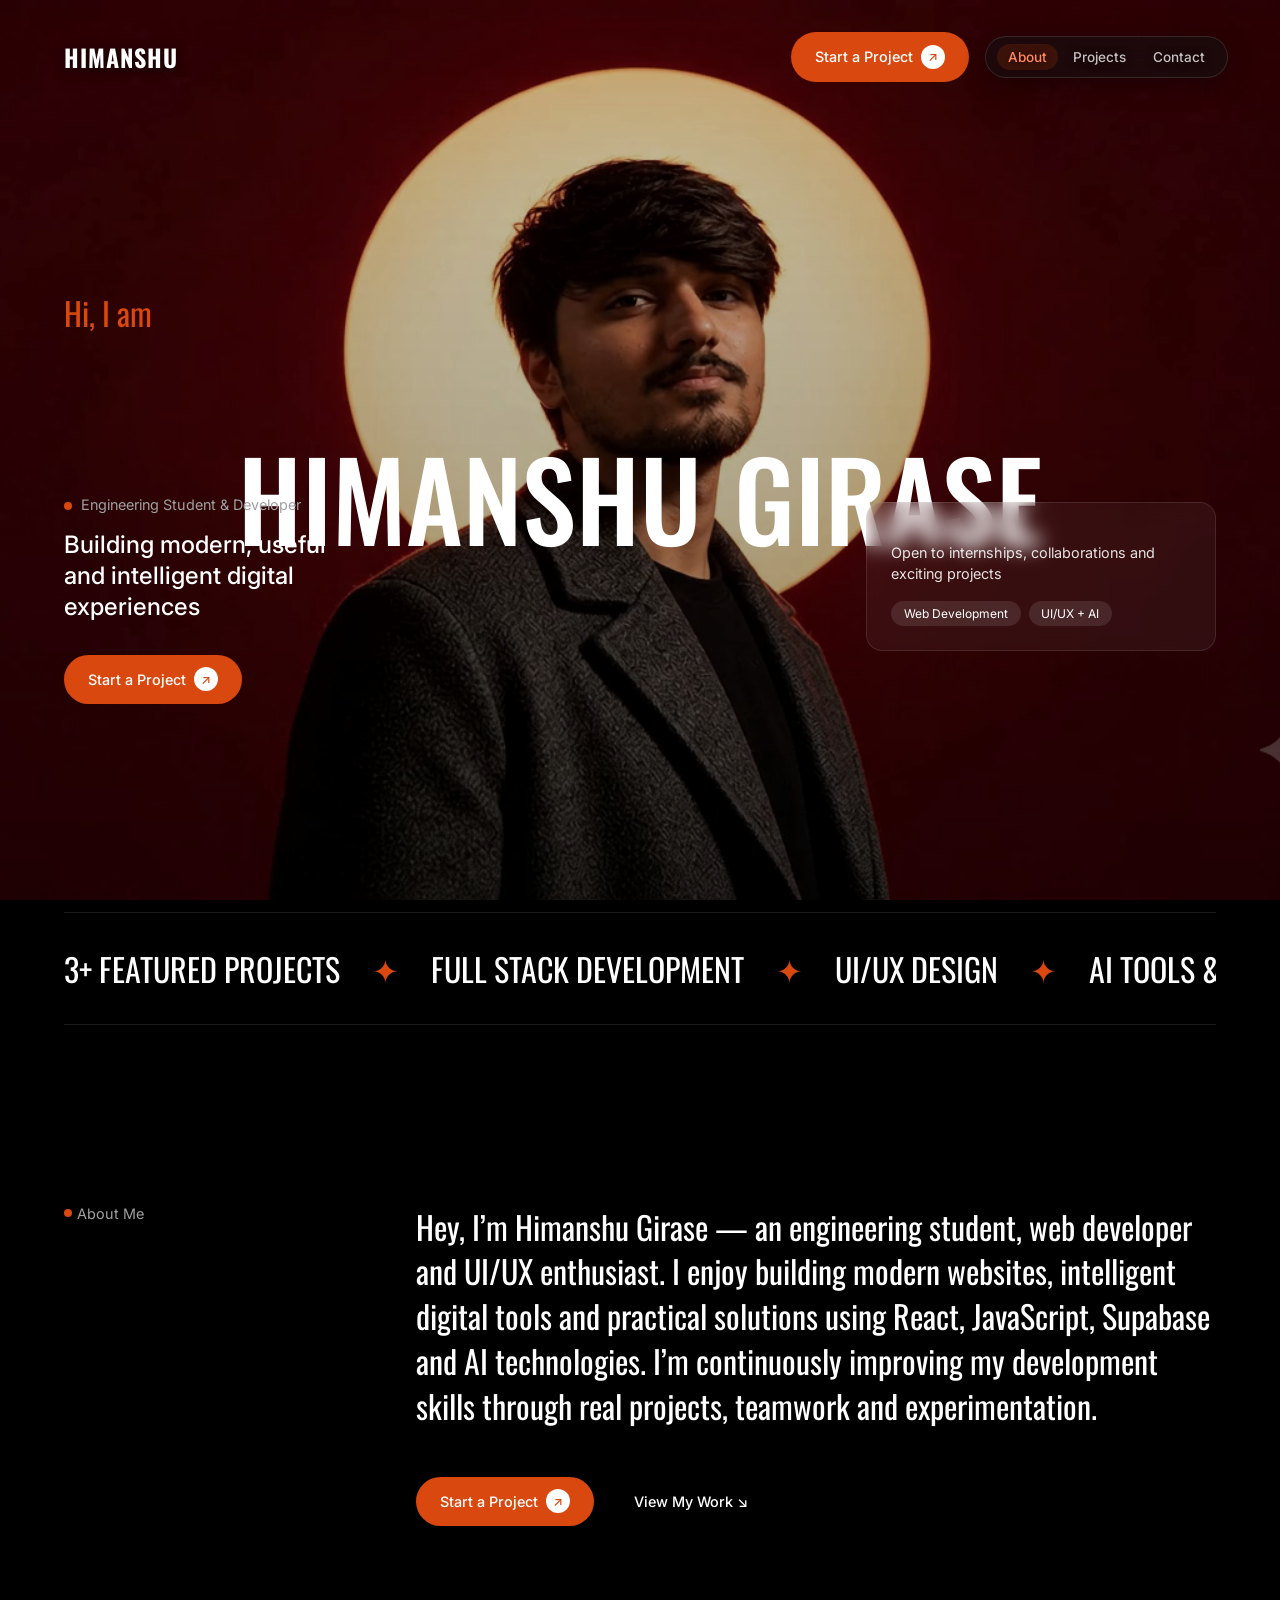
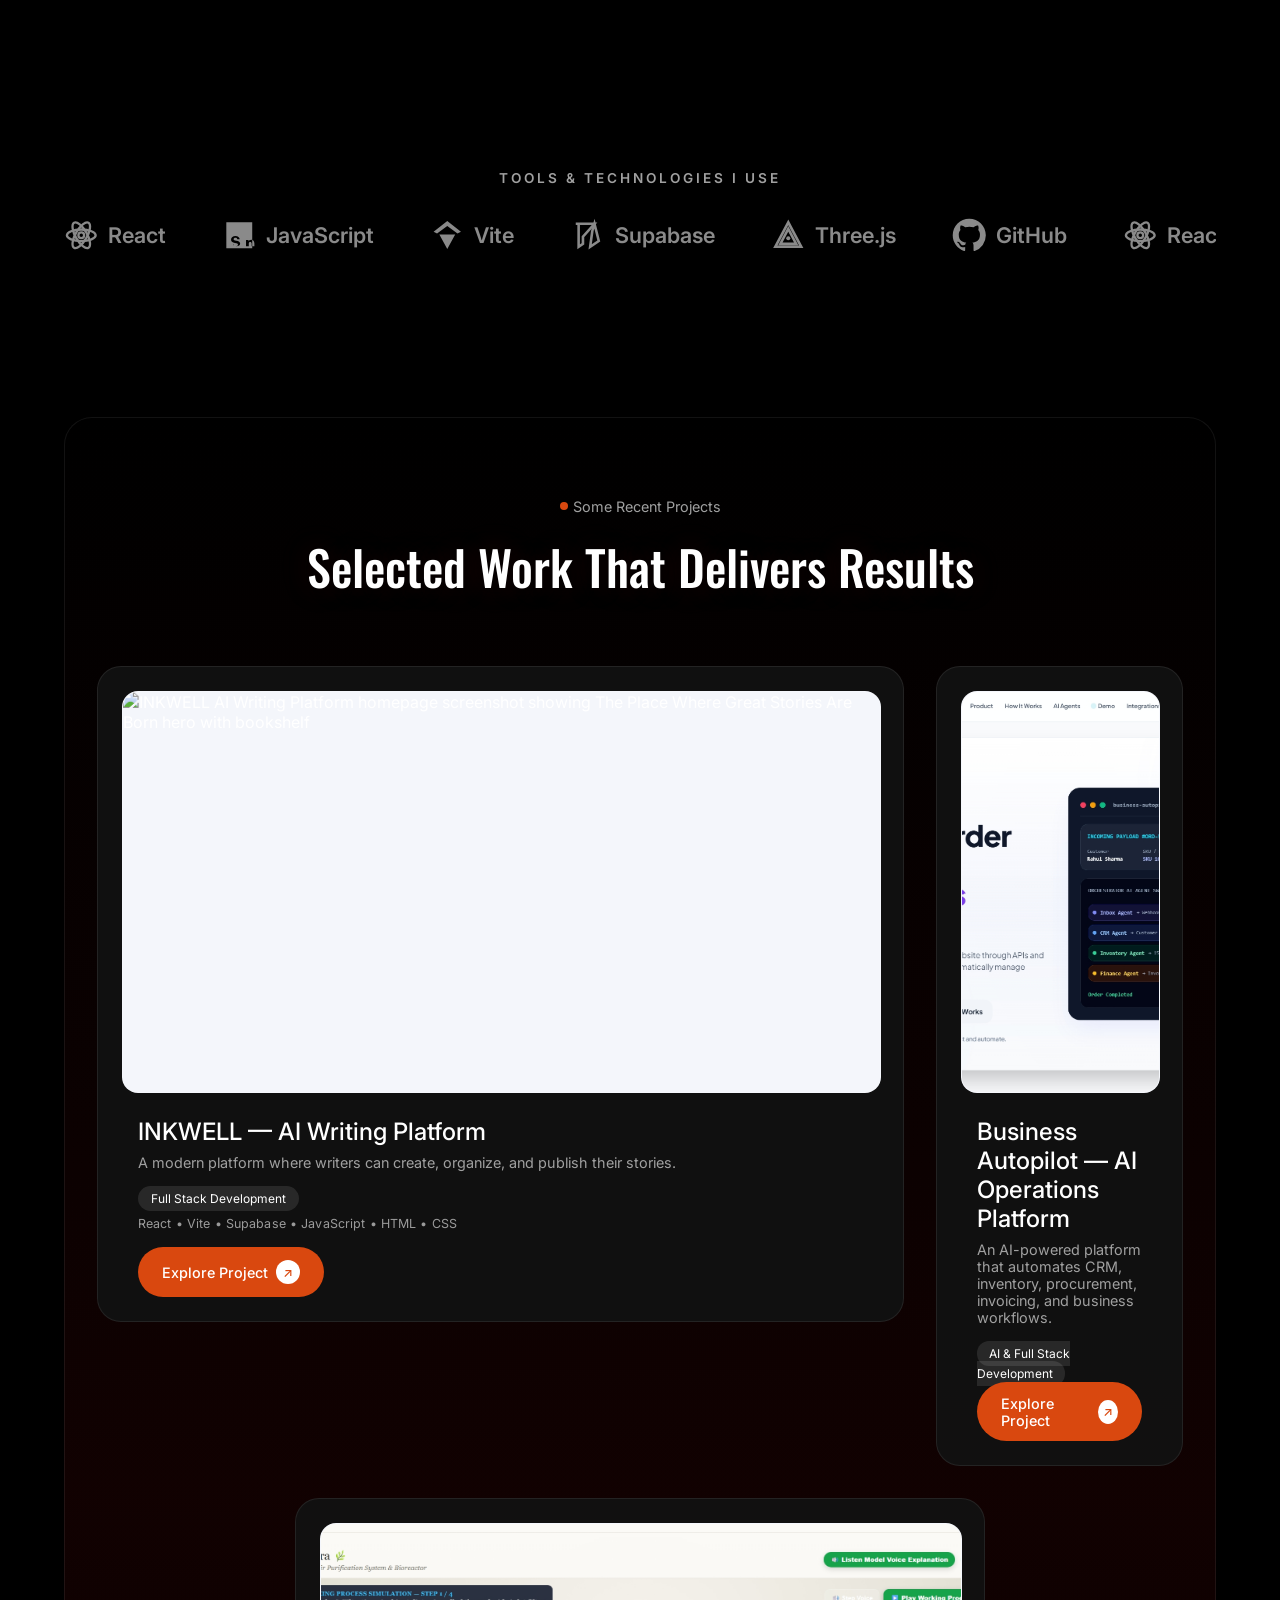
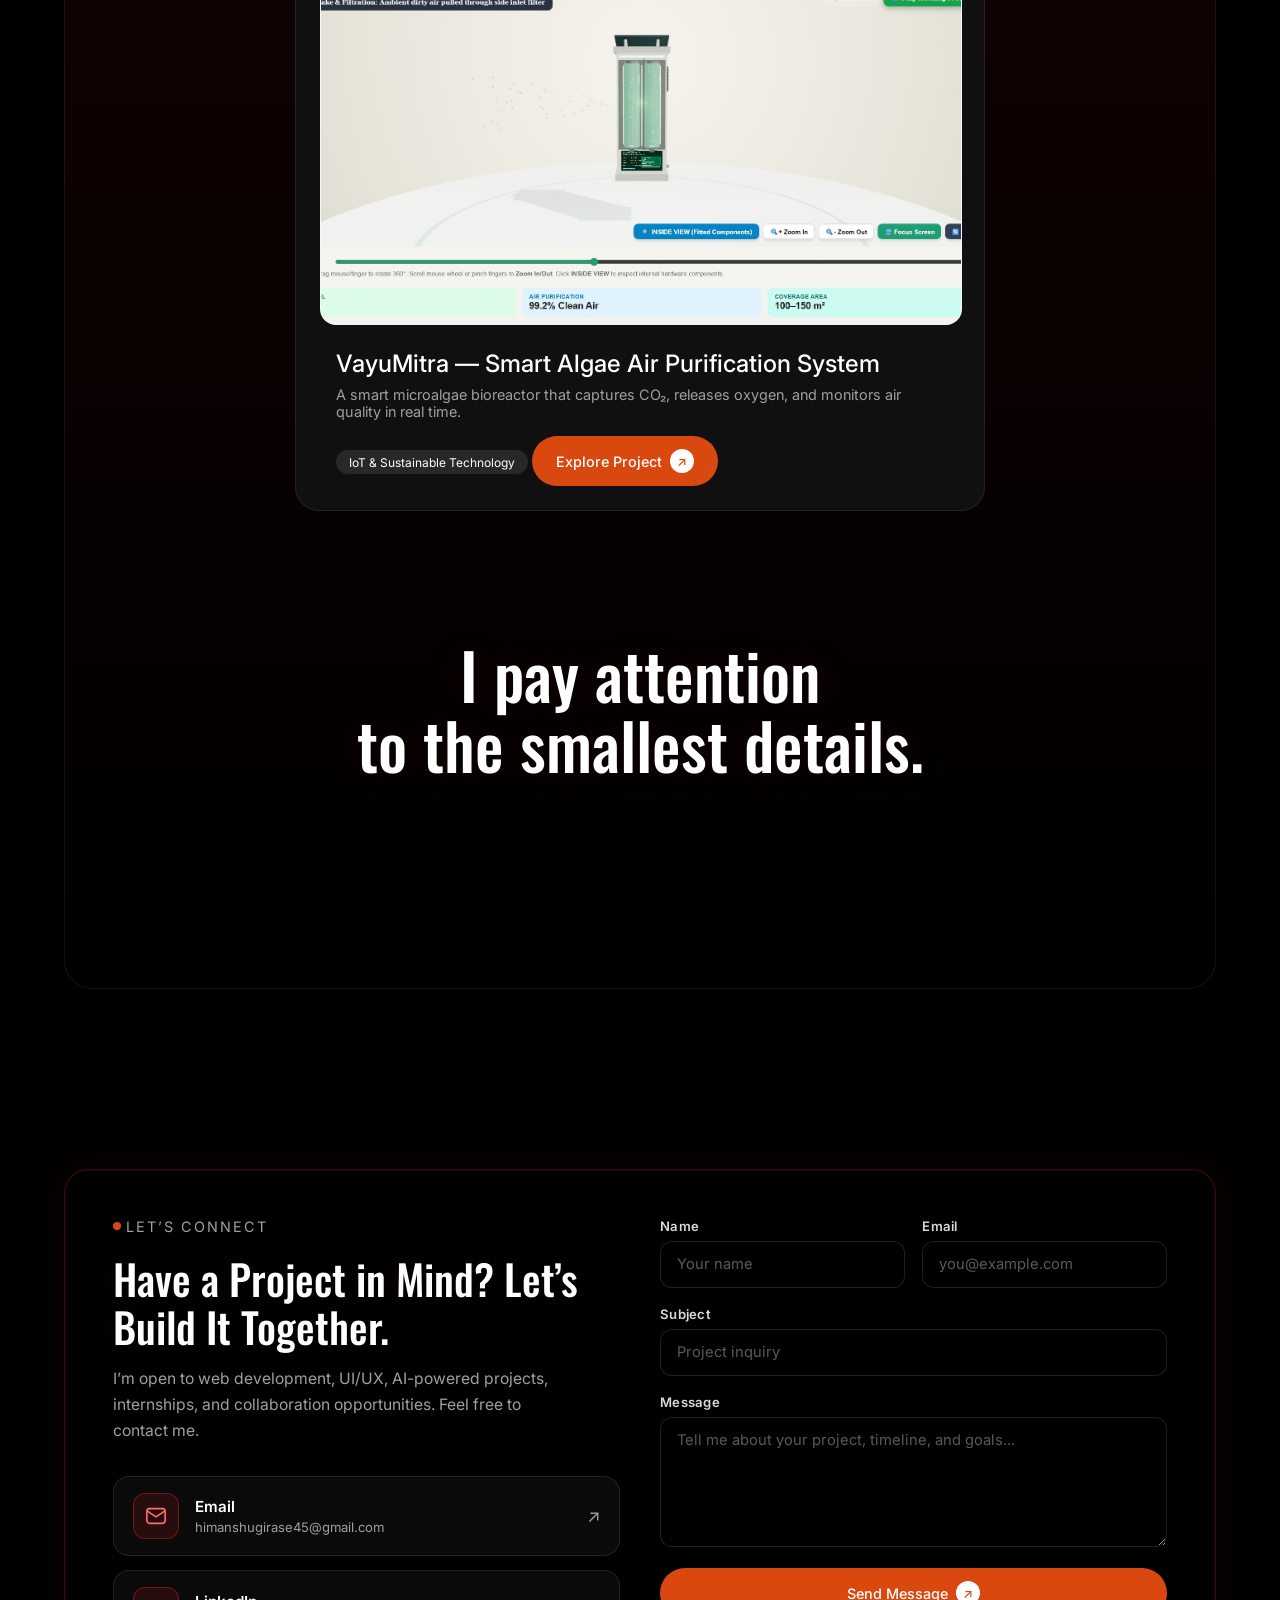
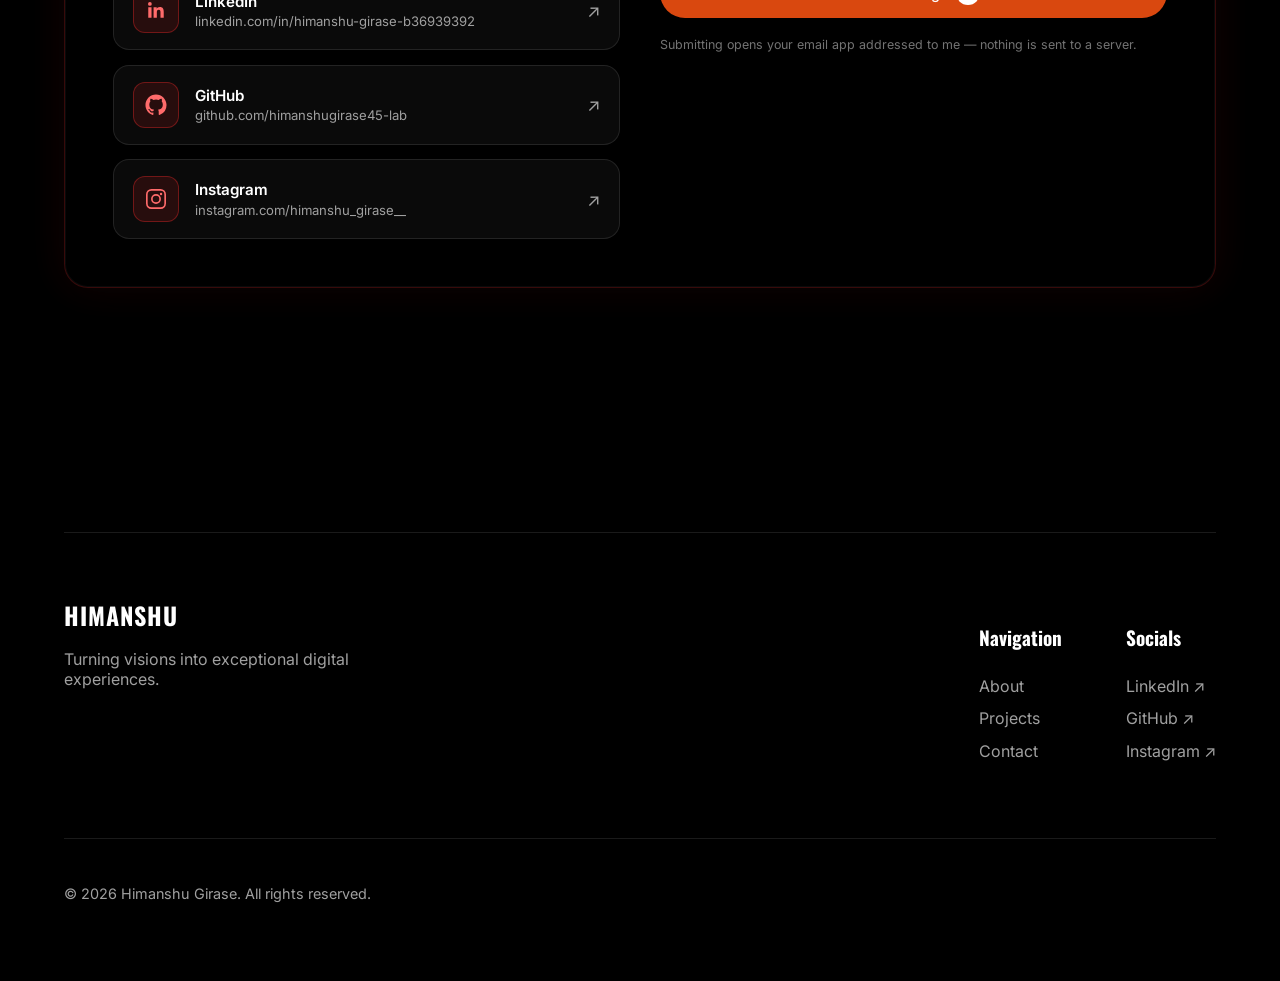
==== commit 260ff4e8: "2" ====
--- a/index.html
+++ b/index.html
@@ -31,8 +31,8 @@
                 <div class="hero-subtitle-top">Hi, I am</div>
                 <div class="stats-box">
                     <div class="stats-box-inner">
-                        <span class="dot"></span> Trusted by 200+ clients
-                        <h2>Websites that turn<br>visitors into clients</h2>
+                        <span class="dot"></span> Engineering Student &amp; Developer
+                        <h2>Building modern, useful<br>and intelligent digital<br>experiences</h2>
                         <div class="hero-actions">
                             <a href="#contact" class="btn btn-primary" aria-label="Start a project with Himanshu">Start a Project <span class="arrow">↗</span></a>
                         </div>
@@ -50,16 +50,10 @@
 
             <div class="hero-right">
                 <div class="satisfaction-card">
-                    <div class="avatars">
-                        <div class="avatar" style="background:#ff9a9e;"></div>
-                        <div class="avatar" style="background:#fecfef;"></div>
-                        <div class="avatar" style="background:#a1c4fd;"></div>
-                        <div class="avatar" style="background:#c2e9fb;"></div>
-                    </div>
-                    <p>99.6% Of My Clients Are Satisfied<br>— Be One Of Them Today.</p>
+                    <p>Open to internships, collaborations and exciting projects</p>
                     <div class="tags">
-                        <span class="tag">Free Consultation</span>
-                        <span class="tag">24h Response</span>
+                        <span class="tag">Web Development</span>
+                        <span class="tag">UI/UX + AI</span>
                     </div>
                 </div>
             </div>
@@ -85,10 +79,10 @@
         <section class="about" id="about">
             <div class="about-label"><span class="dot"></span> About Me</div>
             <div class="about-content">
-                <p>Hey there, I'm Himanshu Girase — a web developer and UI/UX<br>designer. I bridge the gap between aesthetic brilliance and technical<br>precision. I don't just build sites that look expensive; I build systems<br>designed to scale your business and dominate your niche.</p>
+                <p>Hey, I&rsquo;m Himanshu Girase &mdash; an engineering student, web developer and UI/UX enthusiast. I enjoy building modern websites, intelligent digital tools and practical solutions using React, JavaScript, Supabase and AI technologies. I&rsquo;m continuously improving my development skills through real projects, teamwork and experimentation.</p>
                 <div class="about-actions">
                     <a href="#contact" class="btn btn-primary" aria-label="Start a project with Himanshu">Start a Project <span class="arrow">↗</span></a>
-                    <a href="#" class="btn btn-secondary">View My Work ↘</a>
+                    <a href="#projects" class="btn btn-secondary">View My Work ↘</a>
                 </div>
             </div>
         </section>
@@ -135,7 +129,7 @@
                     </div>
                 </a>
                 
-                <a class="project-card project-card-link mt-down" href="https://ai-automate-business.vercel.app/" target="_blank" rel="noopener noreferrer" aria-label="Open Business Autopilot live project">
+                <a class="project-card project-card-link" href="https://ai-automate-business.vercel.app/" target="_blank" rel="noopener noreferrer" aria-label="Open Business Autopilot live project">
                     <div class="project-image project-image--cover">
                         <img src="assets/business-autopilot-thumbnail.png" alt="Business Autopilot AI Operations Platform homepage screenshot showing autonomous operations dashboard" width="1887" height="1027" loading="lazy" decoding="async">
                     </div>
@@ -158,19 +152,10 @@
                         <span class="btn btn-primary project-btn" aria-hidden="true">Explore Project <span class="arrow">&nearr;</span></span>
                     </div>
                 </a>
-                
-                <div class="project-card mt-down">
-                    <div class="project-image" style="background: linear-gradient(to bottom, #2f4f4f, #000000);"></div>
-                    <div class="project-info">
-                        <h3>Robert's Legal Landing Page</h3>
-                        <p>Converts first-time visitors into legal leads.</p>
-                        <span class="tag">Web Design</span>
-                    </div>
-                </div>
             </div>
             
             <div class="bottom-footer">
-                <h2>I strive for pay attention<br>to the smallest details</h2>
+                <h2>I pay attention<br>to the smallest details.</h2>
             </div>
         </section>
 
@@ -240,24 +225,18 @@
                         <h4>Navigation</h4>
                         <a href="#about">About</a>
                         <a href="#projects">Projects</a>
-                        <a href="#">Services</a>
                         <a href="#contact">Contact</a>
                     </div>
                     <div class="link-group">
                         <h4>Socials</h4>
-                        <a href="#">Twitter ↗</a>
-                        <a href="#">LinkedIn ↗</a>
-                        <a href="#">Instagram ↗</a>
-                        <a href="#">Dribbble ↗</a>
+                        <a href="https://www.linkedin.com/in/himanshu-girase-b36939392/" target="_blank" rel="noopener noreferrer">LinkedIn ↗</a>
+                        <a href="https://github.com/himanshugirase45-lab" target="_blank" rel="noopener noreferrer">GitHub ↗</a>
+                        <a href="https://www.instagram.com/himanshu_girase__?stkn=cWJhYno1ZGM3OGE4" target="_blank" rel="noopener noreferrer">Instagram ↗</a>
                     </div>
                 </div>
             </div>
             <div class="footer-bottom">
-                <p>&copy; 2024 Himanshu Girase. All rights reserved.</p>
-                <div class="footer-legal">
-                    <a href="#">Privacy Policy</a>
-                    <a href="#">Terms of Service</a>
-                </div>
+                <p>&copy; 2026 Himanshu Girase. All rights reserved.</p>
             </div>
         </footer>
     </div>
--- a/style.css
+++ b/style.css
@@ -925,6 +925,65 @@
     .nav-links a { font-size: 0.78rem; padding: 0.25rem 0.55rem; }
 }
 
+/* === Content-credibility polish (appended, visual theme preserved) === */
+.hero { gap: 2rem; }
+.hero-left, .hero-right { min-width: 0; max-width: 100%; }
+.hero-center { max-width: 100%; padding: 0 1rem; box-sizing: border-box; }
+.hero-title {
+    flex-wrap: wrap;
+    max-width: 100%;
+    overflow-wrap: break-word;
+    font-size: clamp(2.5rem, 8.5vw, 9rem);
+}
+.title-left, .title-right { min-width: 0; max-width: 100%; }
+.tags { flex-wrap: wrap; }
+.satisfaction-card p { color: rgba(255,255,255,0.88); }
+
+/* Projects: balanced 3-card grid, no empty fourth slot */
+.projects-grid { align-items: start; }
+@media (min-width: 769px) {
+    .projects-grid > .project-card:last-child:nth-child(odd) {
+        grid-column: 1 / -1;
+        max-width: 640px;
+        width: 100%;
+        margin-left: auto;
+        margin-right: auto;
+    }
+}
+
+/* Readability: stronger dark overlay for Projects + Contact, cinematic bg kept */
+.projects {
+    background: linear-gradient(180deg, rgba(0,0,0,0.68) 0%, rgba(24,2,2,0.72) 50%, rgba(0,0,0,0.80) 100%);
+    border: 1px solid rgba(255,255,255,0.07);
+    border-radius: 28px;
+    padding-left: 2rem;
+    padding-right: 2rem;
+    box-sizing: border-box;
+    box-shadow: 0 24px 70px rgba(0,0,0,0.45);
+}
+.projects-header h2,
+.contact-info h2,
+.bottom-footer h2 {
+    text-shadow: 0 2px 18px rgba(0,0,0,0.9), 0 0 32px rgba(217,72,15,0.18);
+}
+.project-card {
+    background: rgba(17,17,17,0.94);
+    border: 1px solid rgba(255,255,255,0.08);
+}
+.contact-shell {
+    background: rgba(0,0,0,0.62);
+}
+
+/* Hero spacing on tablet so glass card never covers the name */
+@media (max-width: 1024px) {
+    .hero { flex-wrap: wrap; row-gap: 1.5rem; }
+    .hero-center { position: static; transform: none; order: -1; width: 100%; }
+    .hero-left, .hero-right { flex: 1 1 300px; }
+    .stats-box, .satisfaction-card { margin-top: 0; }
+    .satisfaction-card { float: none; margin-left: auto; }
+    .projects { padding-left: 1.25rem; padding-right: 1.25rem; }
+}
+
 /* Floating navbar: desktop top-right, smaller screens centered */
 @media (max-width: 1024px) {
     .navbar {
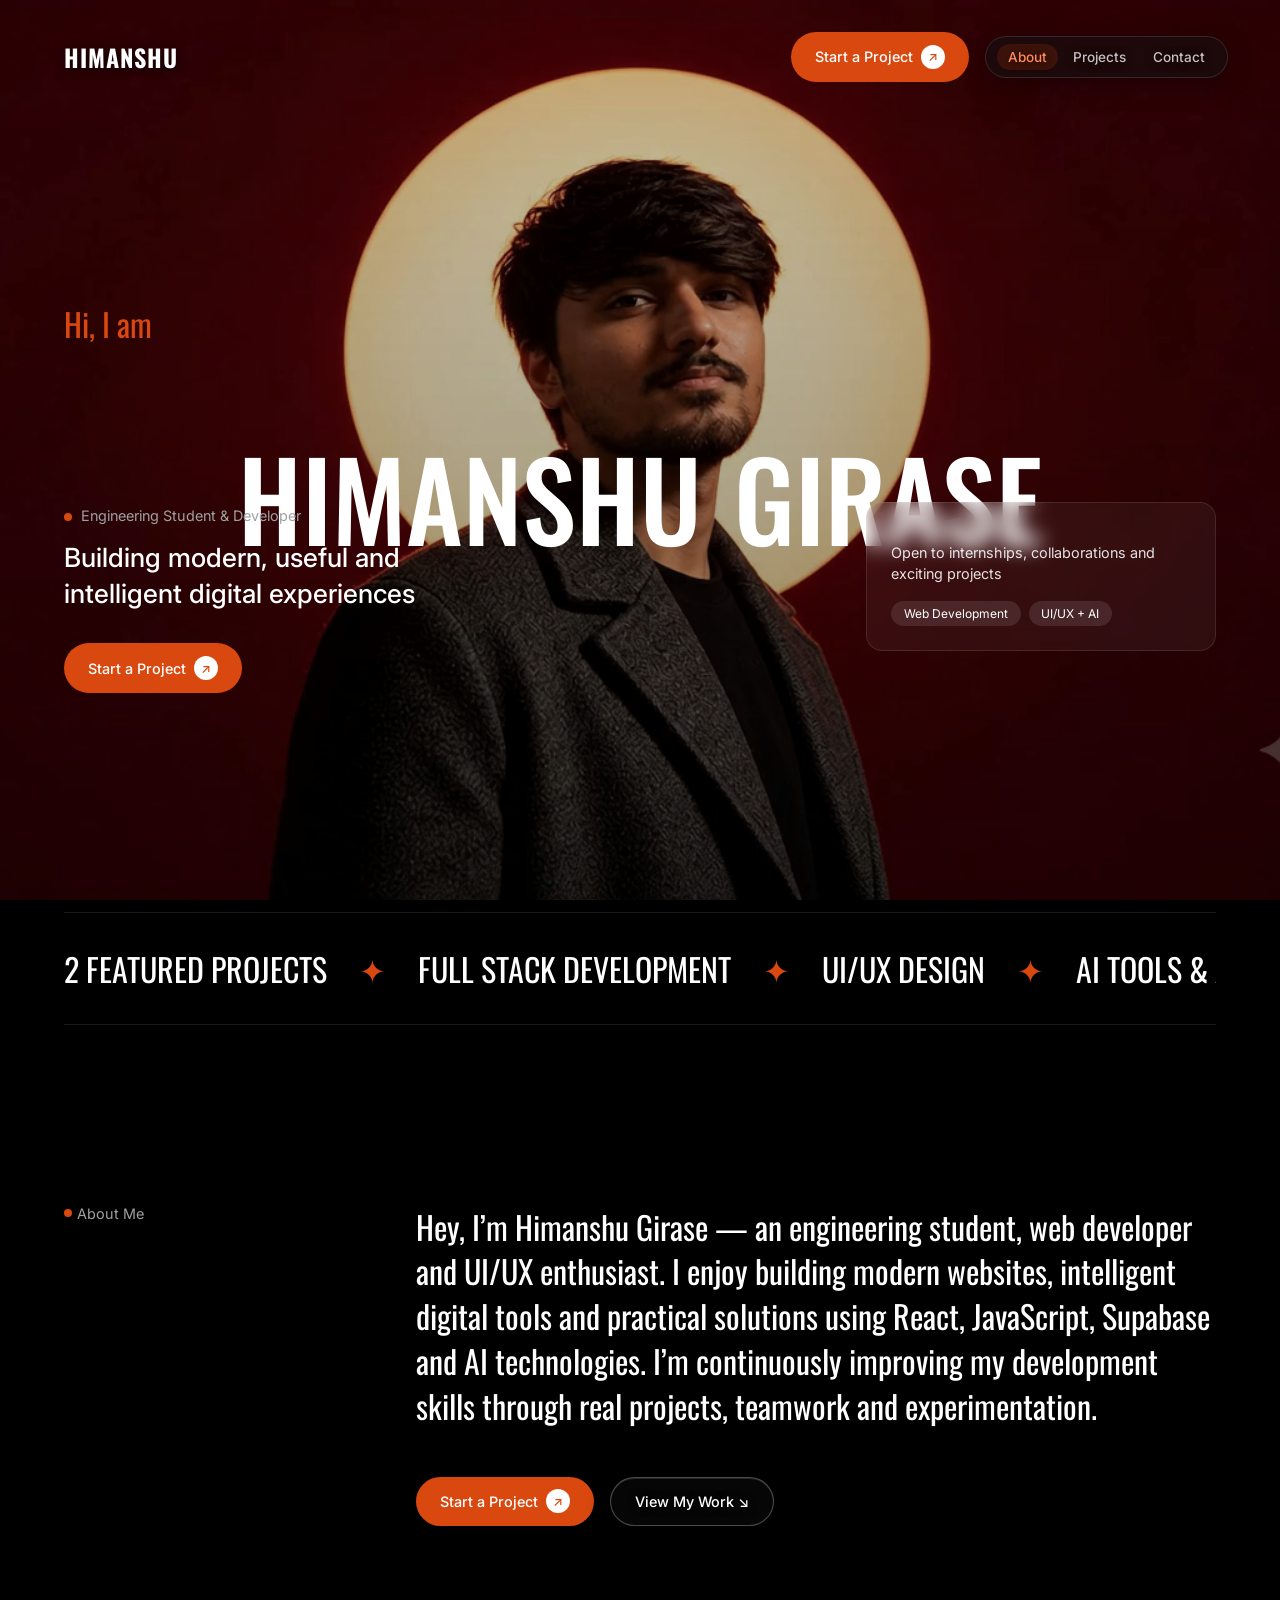
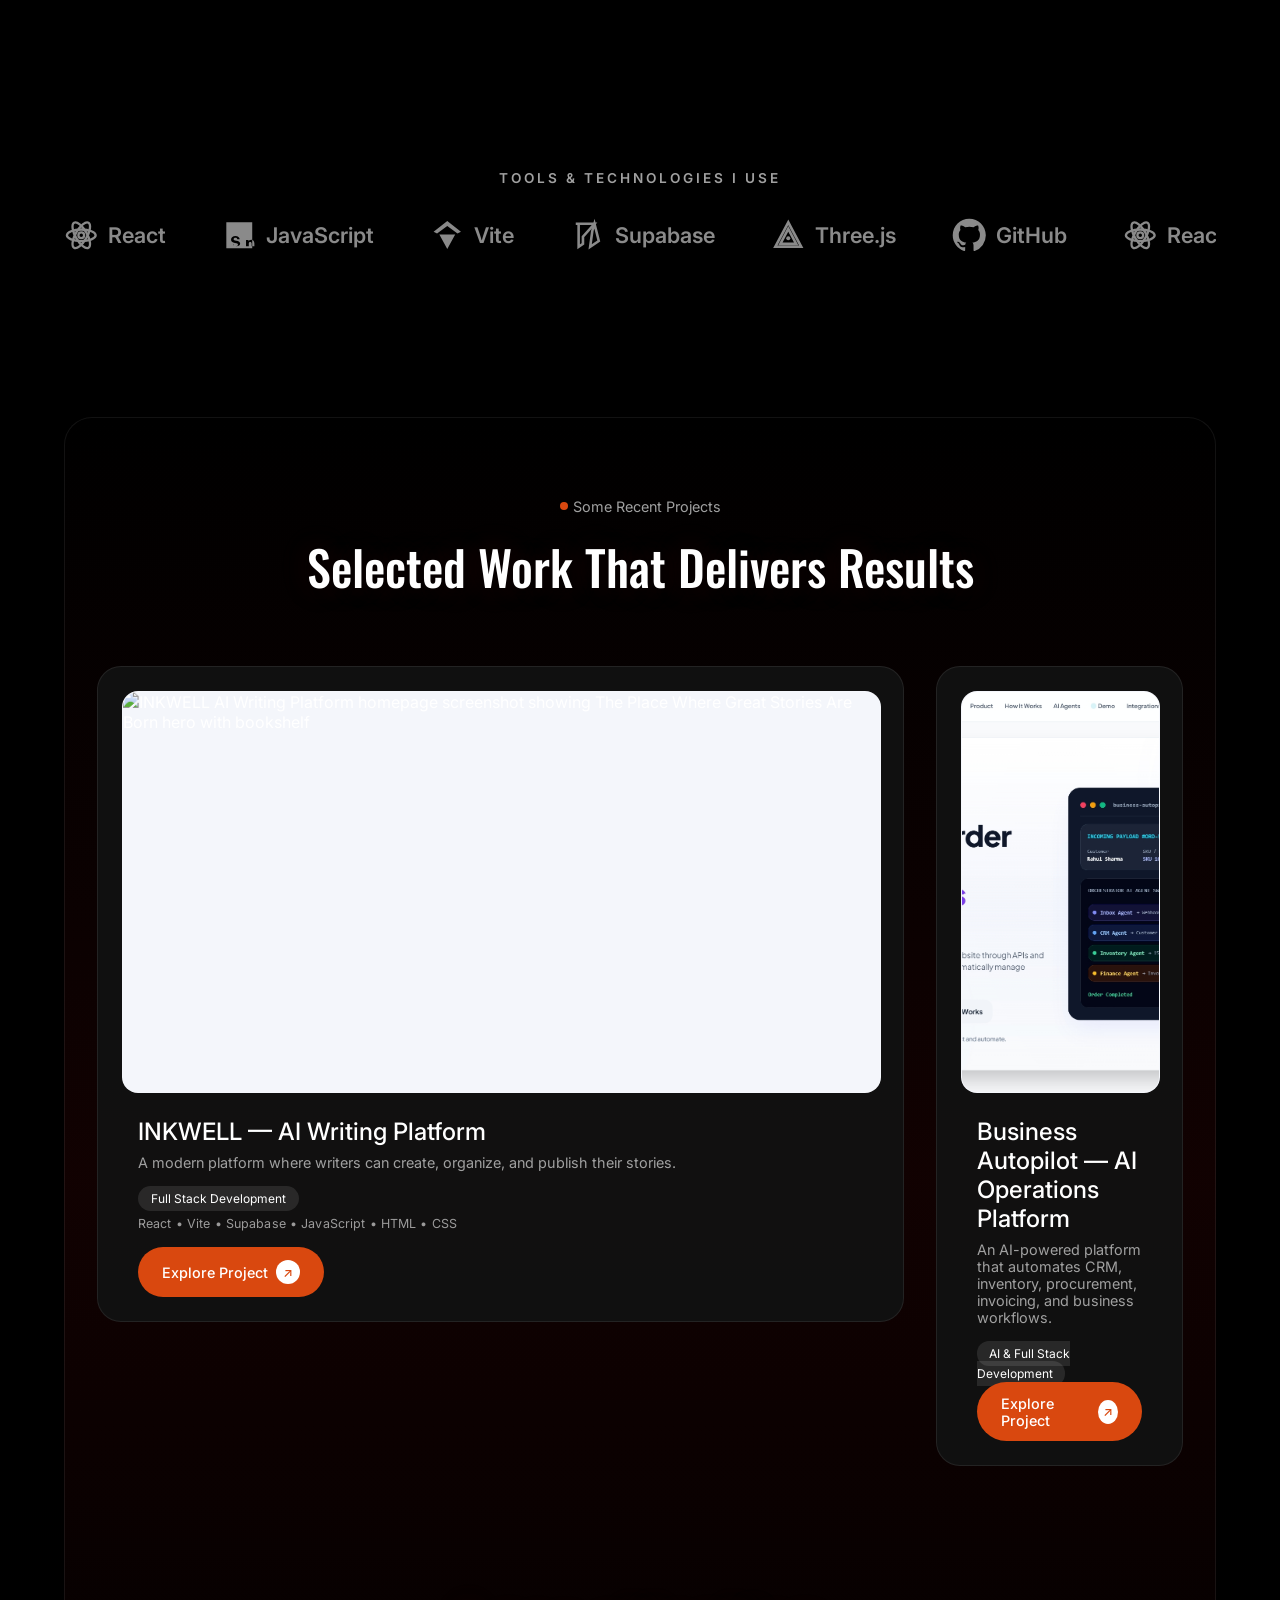
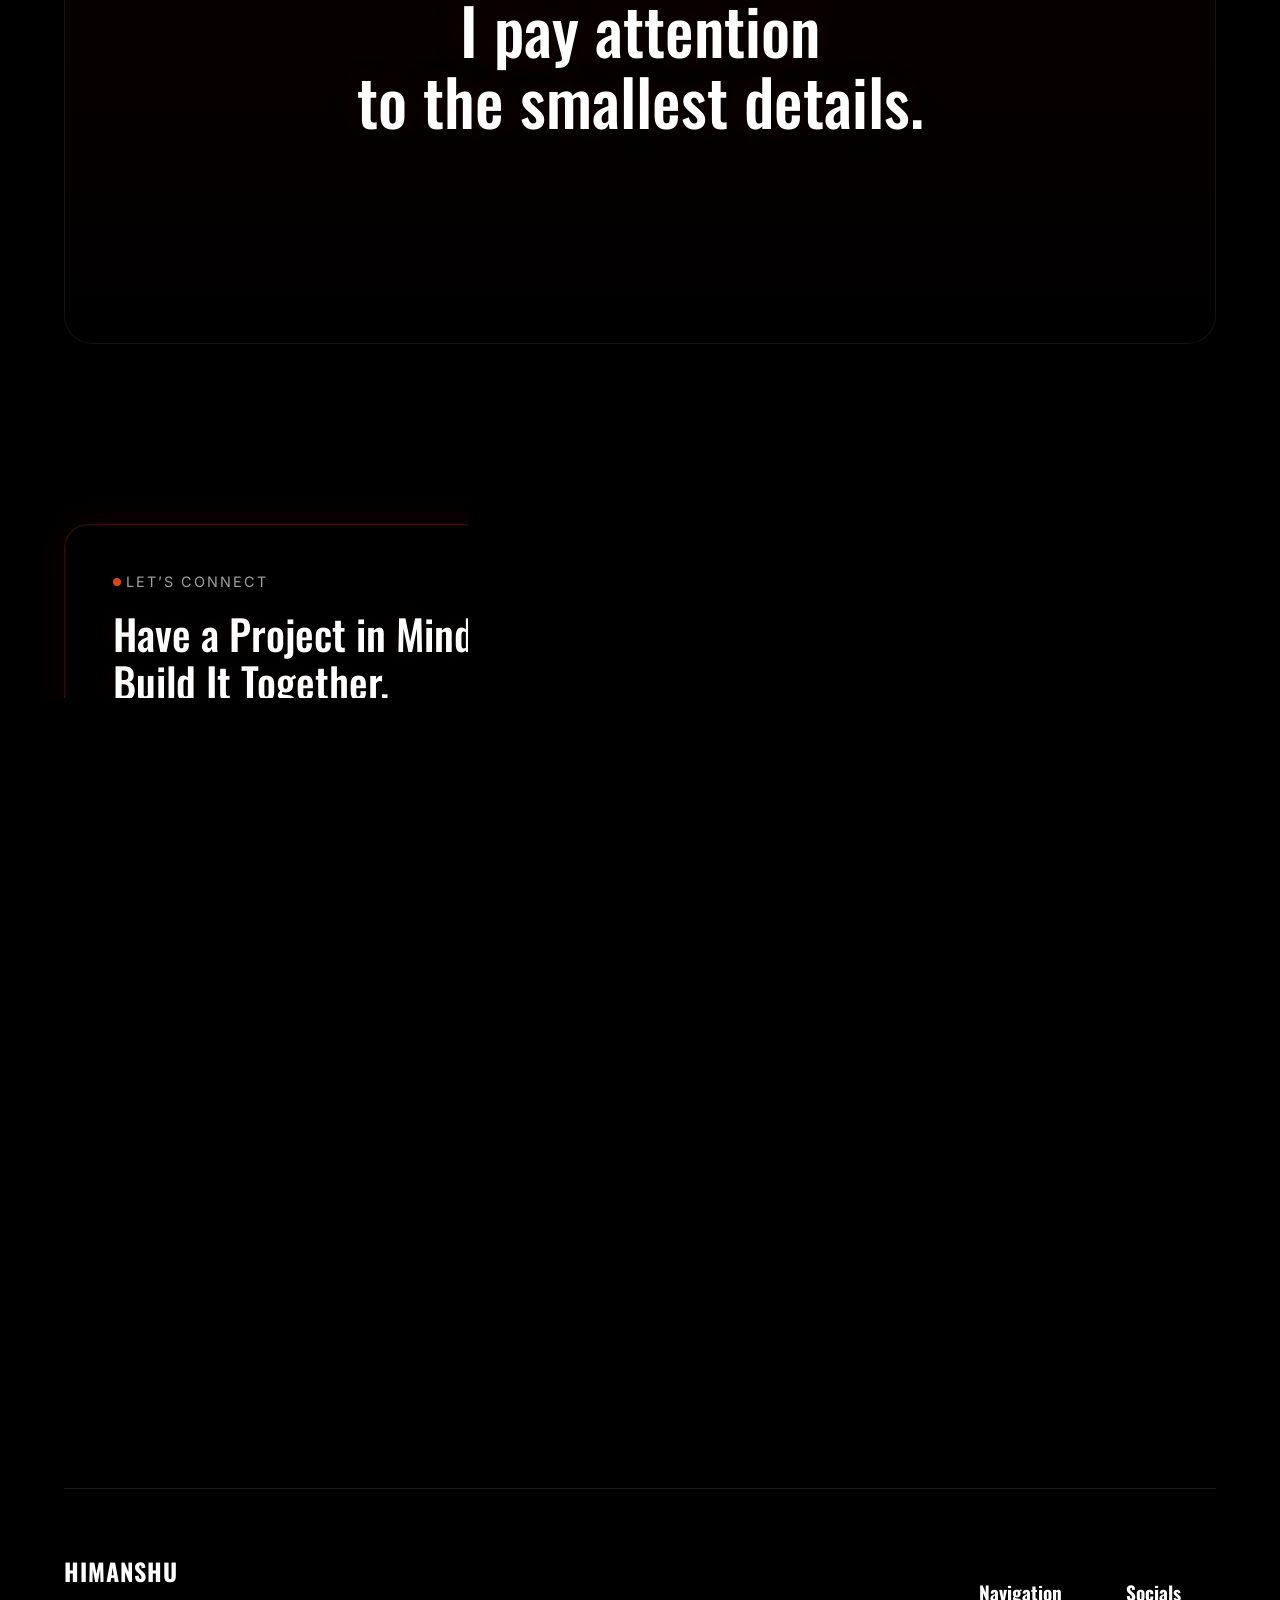
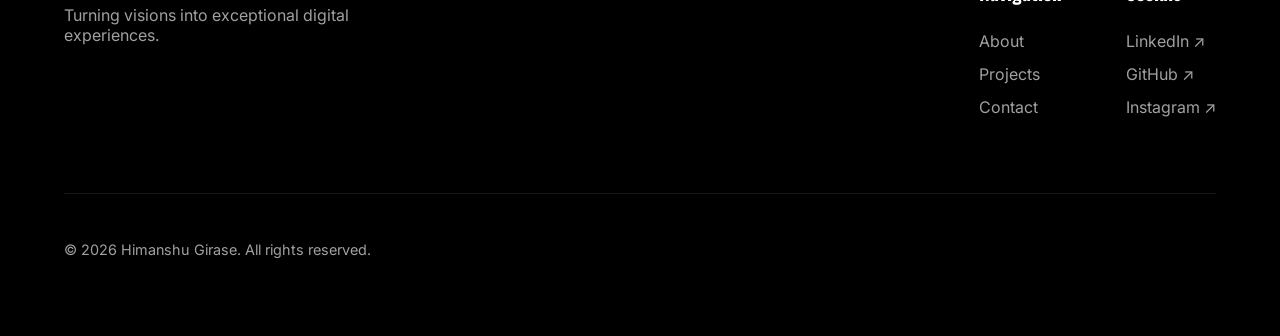
==== commit 6c7236ef: "3" ====
--- a/index.html
+++ b/index.html
@@ -32,7 +32,7 @@
                 <div class="stats-box">
                     <div class="stats-box-inner">
                         <span class="dot"></span> Engineering Student &amp; Developer
-                        <h2>Building modern, useful<br>and intelligent digital<br>experiences</h2>
+                        <h2>Building modern, useful and intelligent digital experiences</h2>
                         <div class="hero-actions">
                             <a href="#contact" class="btn btn-primary" aria-label="Start a project with Himanshu">Start a Project <span class="arrow">↗</span></a>
                         </div>
@@ -61,14 +61,14 @@
 
         <div class="marquee">
             <div class="marquee-content">
-                <span>3+ FEATURED PROJECTS</span> <span class="star">✦</span>
+                <span>2 FEATURED PROJECTS</span> <span class="star">✦</span>
                 <span>FULL STACK DEVELOPMENT</span> <span class="star">✦</span>
                 <span>UI/UX DESIGN</span> <span class="star">✦</span>
                 <span>AI TOOLS &amp; AUTOMATION</span> <span class="star">✦</span>
                 <span>OPEN TO OPPORTUNITIES</span> <span class="star">✦</span>
             </div>
             <div class="marquee-content" aria-hidden="true">
-                <span>3+ FEATURED PROJECTS</span> <span class="star">✦</span>
+                <span>2 FEATURED PROJECTS</span> <span class="star">✦</span>
                 <span>FULL STACK DEVELOPMENT</span> <span class="star">✦</span>
                 <span>UI/UX DESIGN</span> <span class="star">✦</span>
                 <span>AI TOOLS &amp; AUTOMATION</span> <span class="star">✦</span>
@@ -137,18 +137,6 @@
                         <h3>Business Autopilot — AI Operations Platform</h3>
                         <p>An AI-powered platform that automates CRM, inventory, procurement, invoicing, and business workflows.</p>
                         <span class="tag">AI & Full Stack Development</span>
-                        <span class="btn btn-primary project-btn" aria-hidden="true">Explore Project <span class="arrow">&nearr;</span></span>
-                    </div>
-                </a>
-                
-                <a class="project-card project-card-link" href="https://carbon-reducing-machine-virtual-mod.vercel.app/" target="_blank" rel="noopener noreferrer" aria-label="Open VayuMitra live project">
-                    <div class="project-image project-image--cover project-image--center">
-                        <img src="vayumitr.jpeg" alt="VayuMitra smart microalgae air purification system with VayuMitra application interface" width="1859" height="969" loading="lazy" decoding="async">
-                    </div>
-                    <div class="project-info">
-                        <h3>VayuMitra — Smart Algae Air Purification System</h3>
-                        <p>A smart microalgae bioreactor that captures CO₂, releases oxygen, and monitors air quality in real time.</p>
-                        <span class="tag">IoT &amp; Sustainable Technology</span>
                         <span class="btn btn-primary project-btn" aria-hidden="true">Explore Project <span class="arrow">&nearr;</span></span>
                     </div>
                 </a>
--- a/style.css
+++ b/style.css
@@ -72,12 +72,26 @@
 }
 
 .btn-secondary {
-    background-color: transparent;
+    background: rgba(12, 12, 14, 0.55);
     color: white;
+    border: 1px solid rgba(255, 255, 255, 0.28);
+    backdrop-filter: blur(12px) saturate(130%);
+    -webkit-backdrop-filter: blur(12px) saturate(130%);
+    box-shadow: 0 8px 24px rgba(0, 0, 0, 0.45), inset 0 1px 0 rgba(255, 255, 255, 0.12);
+    text-shadow: 0 1px 10px rgba(0, 0, 0, 0.9);
 }
 
 .btn-secondary:hover {
-    color: var(--primary-color);
+    background-color: var(--primary-color);
+    border-color: var(--primary-color);
+    color: white;
+    transform: translateY(-2px);
+    box-shadow: 0 12px 32px rgba(217, 72, 15, 0.35), 0 8px 24px rgba(0, 0, 0, 0.45);
+}
+
+.btn-secondary:focus-visible {
+    outline: 2px solid white;
+    outline-offset: 3px;
 }
 
 .arrow {
@@ -926,30 +940,37 @@
 }
 
 /* === Content-credibility polish (appended, visual theme preserved) === */
-.hero { gap: 2rem; }
+.hero { gap: 2rem; flex-wrap: wrap; overflow: visible; }
 .hero-left, .hero-right { min-width: 0; max-width: 100%; }
-.hero-center { max-width: 100%; padding: 0 1rem; box-sizing: border-box; }
+.hero-left { flex: 1 1 320px; max-width: 560px; position: relative; z-index: 3; }
+.hero-right { flex: 1 1 280px; }
+.hero-center { max-width: 100%; padding: 0 1rem; box-sizing: border-box; overflow: visible; }
 .hero-title {
     flex-wrap: wrap;
     max-width: 100%;
+    overflow: visible;
     overflow-wrap: break-word;
-    font-size: clamp(2.5rem, 8.5vw, 9rem);
 }
 .title-left, .title-right { min-width: 0; max-width: 100%; }
+.stats-box, .stats-box-inner { max-width: min(100%, 560px); min-width: 0; overflow: visible; }
+.stats-box-inner h2 {
+    display: block;
+    max-width: 24ch;
+    white-space: normal;
+    overflow: visible;
+    overflow-wrap: break-word;
+    word-break: normal;
+    text-wrap: pretty;
+    line-height: 1.35;
+    padding-right: 0;
+    margin-right: 0;
+    font-size: clamp(1.35rem, 1.1rem + 1vw, 1.65rem);
+}
 .tags { flex-wrap: wrap; }
 .satisfaction-card p { color: rgba(255,255,255,0.88); }
 
-/* Projects: balanced 3-card grid, no empty fourth slot */
+/* Projects: balanced 2-card grid */
 .projects-grid { align-items: start; }
-@media (min-width: 769px) {
-    .projects-grid > .project-card:last-child:nth-child(odd) {
-        grid-column: 1 / -1;
-        max-width: 640px;
-        width: 100%;
-        margin-left: auto;
-        margin-right: auto;
-    }
-}
 
 /* Readability: stronger dark overlay for Projects + Contact, cinematic bg kept */
 .projects {
